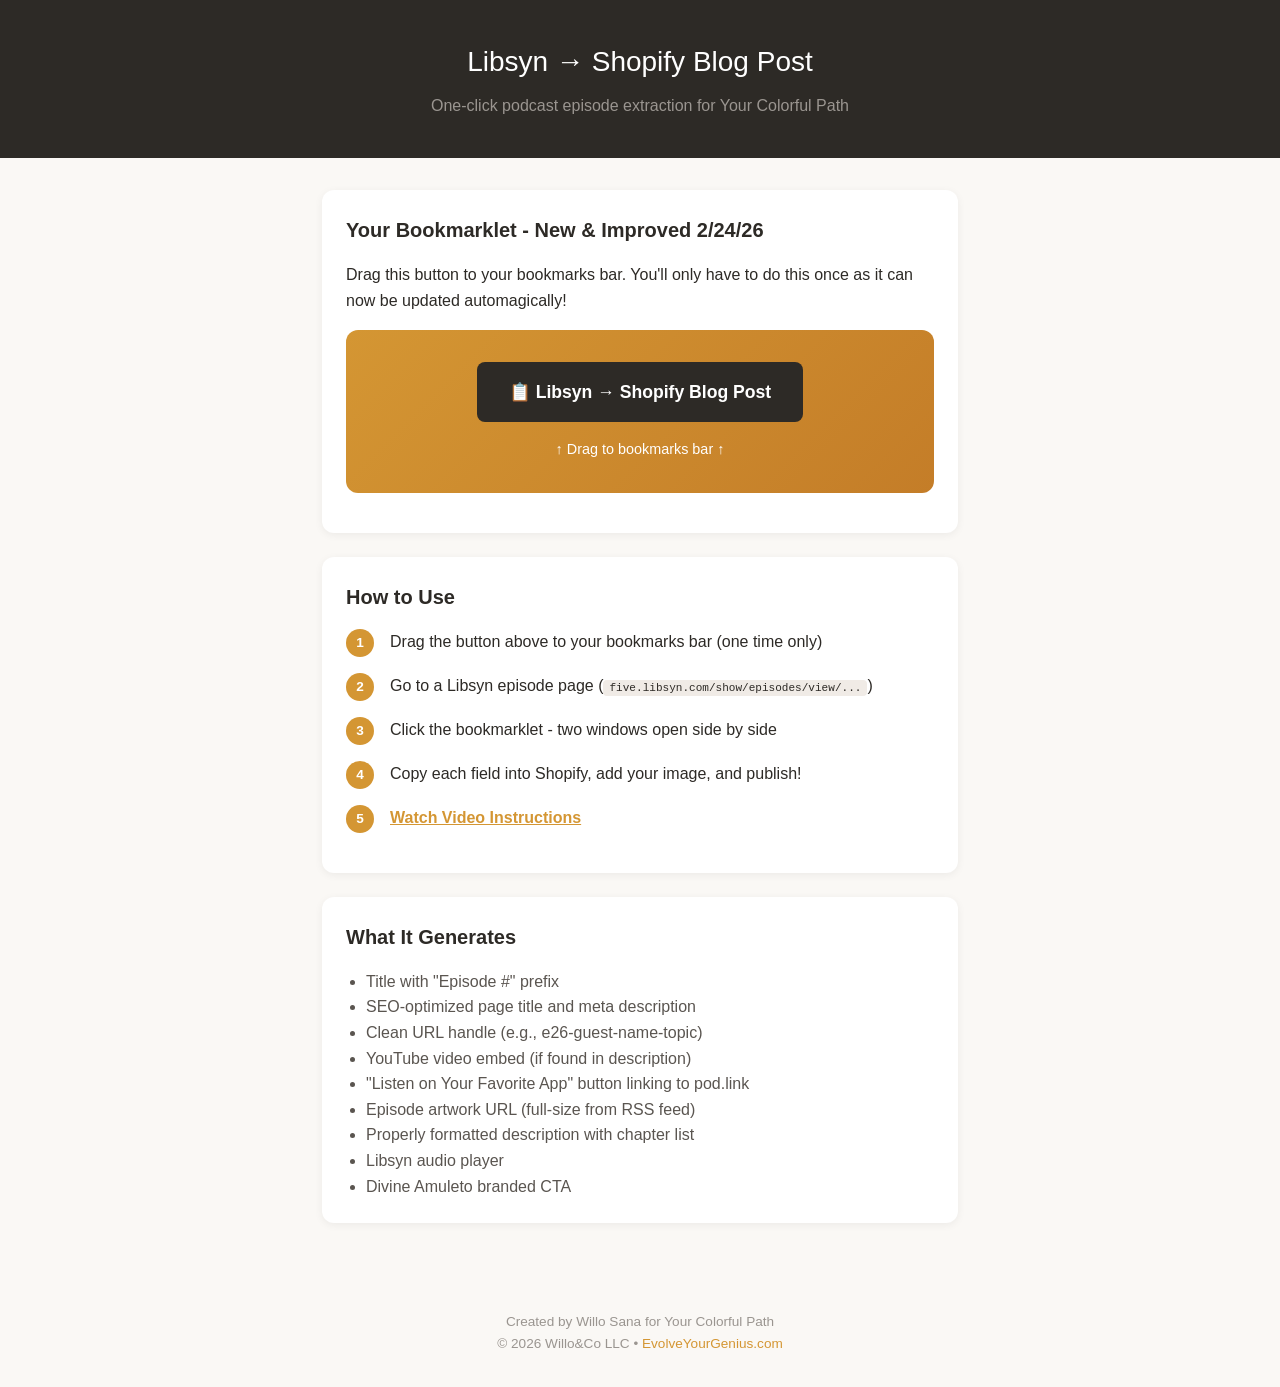
==== index.html @ 01aca6cb "Update branding, add footer with credits Co-Authored-By: Claude Opus 4.6 <noreply@anthropic.com>" ====
<!DOCTYPE html>
<html lang="en">
<head>
    <meta charset="UTF-8">
    <meta name="viewport" content="width=device-width, initial-scale=1.0">
    <title>Your Colorful Path - Libsyn to Shopify</title>
    <style>
        * { margin: 0; padding: 0; box-sizing: border-box; }
        body {
            font-family: -apple-system, BlinkMacSystemFont, 'Segoe UI', Roboto, sans-serif;
            background: #faf8f5;
            color: #2d2a26;
            line-height: 1.6;
        }
        .header {
            background: #2d2a26;
            color: white;
            padding: 2.5rem 2rem;
            text-align: center;
        }
        .header h1 { font-size: 1.75rem; font-weight: 400; margin-bottom: 0.5rem; }
        .header p { color: #9a9590; }
        .container { max-width: 700px; margin: 0 auto; padding: 2rem; }
        .card {
            background: white;
            border-radius: 12px;
            padding: 1.5rem;
            margin-bottom: 1.5rem;
            box-shadow: 0 2px 8px rgba(0,0,0,0.06);
        }
        .card h2 { font-size: 1.25rem; margin-bottom: 1rem; }
        .bookmarklet-box {
            background: linear-gradient(135deg, #d49633 0%, #c47d28 100%);
            padding: 2rem;
            border-radius: 12px;
            text-align: center;
            margin: 1rem 0;
        }
        .bookmarklet-link {
            display: inline-block;
            background: #2d2a26;
            color: white !important;
            padding: 1rem 2rem;
            border-radius: 8px;
            text-decoration: none;
            font-weight: 600;
            font-size: 1.1rem;
            cursor: grab;
        }
        .hint { color: white; margin-top: 1rem; font-size: 0.9rem; }
        .steps { margin-top: 1rem; }
        .step { display: flex; gap: 1rem; margin-bottom: 1rem; }
        .step-num {
            width: 28px; height: 28px;
            background: #d49633; color: white;
            border-radius: 50%;
            display: flex; align-items: center; justify-content: center;
            font-weight: 600; font-size: 0.85rem; flex-shrink: 0;
        }
        code { background: #f0ebe6; padding: 2px 6px; border-radius: 4px; font-size: 0.85em; }
    </style>
</head>
<body>
    <header class="header">
        <h1>Libsyn → Shopify Blog Post</h1>
        <p>One-click podcast episode extraction for Your Colorful Path</p>
    </header>
    
    <div class="container">
        <div class="card">
            <h2>Your Bookmarklet - New & Improved 2/24/26</h2>
            <p>Drag this button to your bookmarks bar. You'll only have to do this once as it can now be updated automagically!</p>
            <div class="bookmarklet-box">
                <a class="bookmarklet-link" href="javascript:(function(){var s=document.createElement('script');s.src='https://willolovesyou.github.io/colorful-bookmarklet/bookmarklet.js?v='+Date.now();document.body.appendChild(s);})()">📋 Libsyn → Shopify Blog Post</a>
                <p class="hint">↑ Drag to bookmarks bar ↑</p>
            </div>
        </div>
        
        <div class="card">
            <h2>How to Use</h2>
            <div class="steps">
                <div class="step"><div class="step-num">1</div><div>Drag the button above to your bookmarks bar (one time only)</div></div>
                <div class="step"><div class="step-num">2</div><div>Go to a Libsyn episode page (<code>five.libsyn.com/show/episodes/view/...</code>)</div></div>
                <div class="step"><div class="step-num">3</div><div>Click the bookmarklet - two windows open side by side</div></div>
                <div class="step"><div class="step-num">4</div><div>Copy each field into Shopify, add your image, and publish!</div></div>
                <div class="step"><div class="step-num">5</div><div><a href="https://www.dropbox.com/scl/fi/m0qx8xzeas89am5s5uw1q/How-to-use-Bookmarklet.mov?rlkey=r2ngdj40qjhf8ynnps28d4t6r&dl=0" target="_blank" rel="noopener" style="color:#d49633;font-weight:600;">Watch Video Instructions</a></div></div>
            </div>
        </div>
        
        <div class="card">
            <h2>What It Generates</h2>
            <ul style="margin-left: 1.25rem; color: #5a5550;">
                <li>Title with "Episode #" prefix</li>
                <li>SEO-optimized page title and meta description</li>
                <li>Clean URL handle (e.g., e26-guest-name-topic)</li>
                <li>YouTube video embed (if found in description)</li>
                <li>"Listen on Your Favorite App" button linking to pod.link</li>
                <li>Episode artwork URL (full-size from RSS feed)</li>
                <li>Properly formatted description with chapter list</li>
                <li>Libsyn audio player</li>
                <li>Divine Amuleto branded CTA</li>
            </ul>
        </div>
    </div>

    <footer style="text-align:center;padding:2rem;color:#9a9590;font-size:0.85rem;">
        <p>Created by Willo Sana for Your Colorful Path</p>
        <p>&copy; 2026 Willo&amp;Co LLC &bull; <a href="https://EvolveYourGenius.com" target="_blank" rel="noopener" style="color:#d49633;text-decoration:none;">EvolveYourGenius.com</a></p>
    </footer>
</body>
</html>
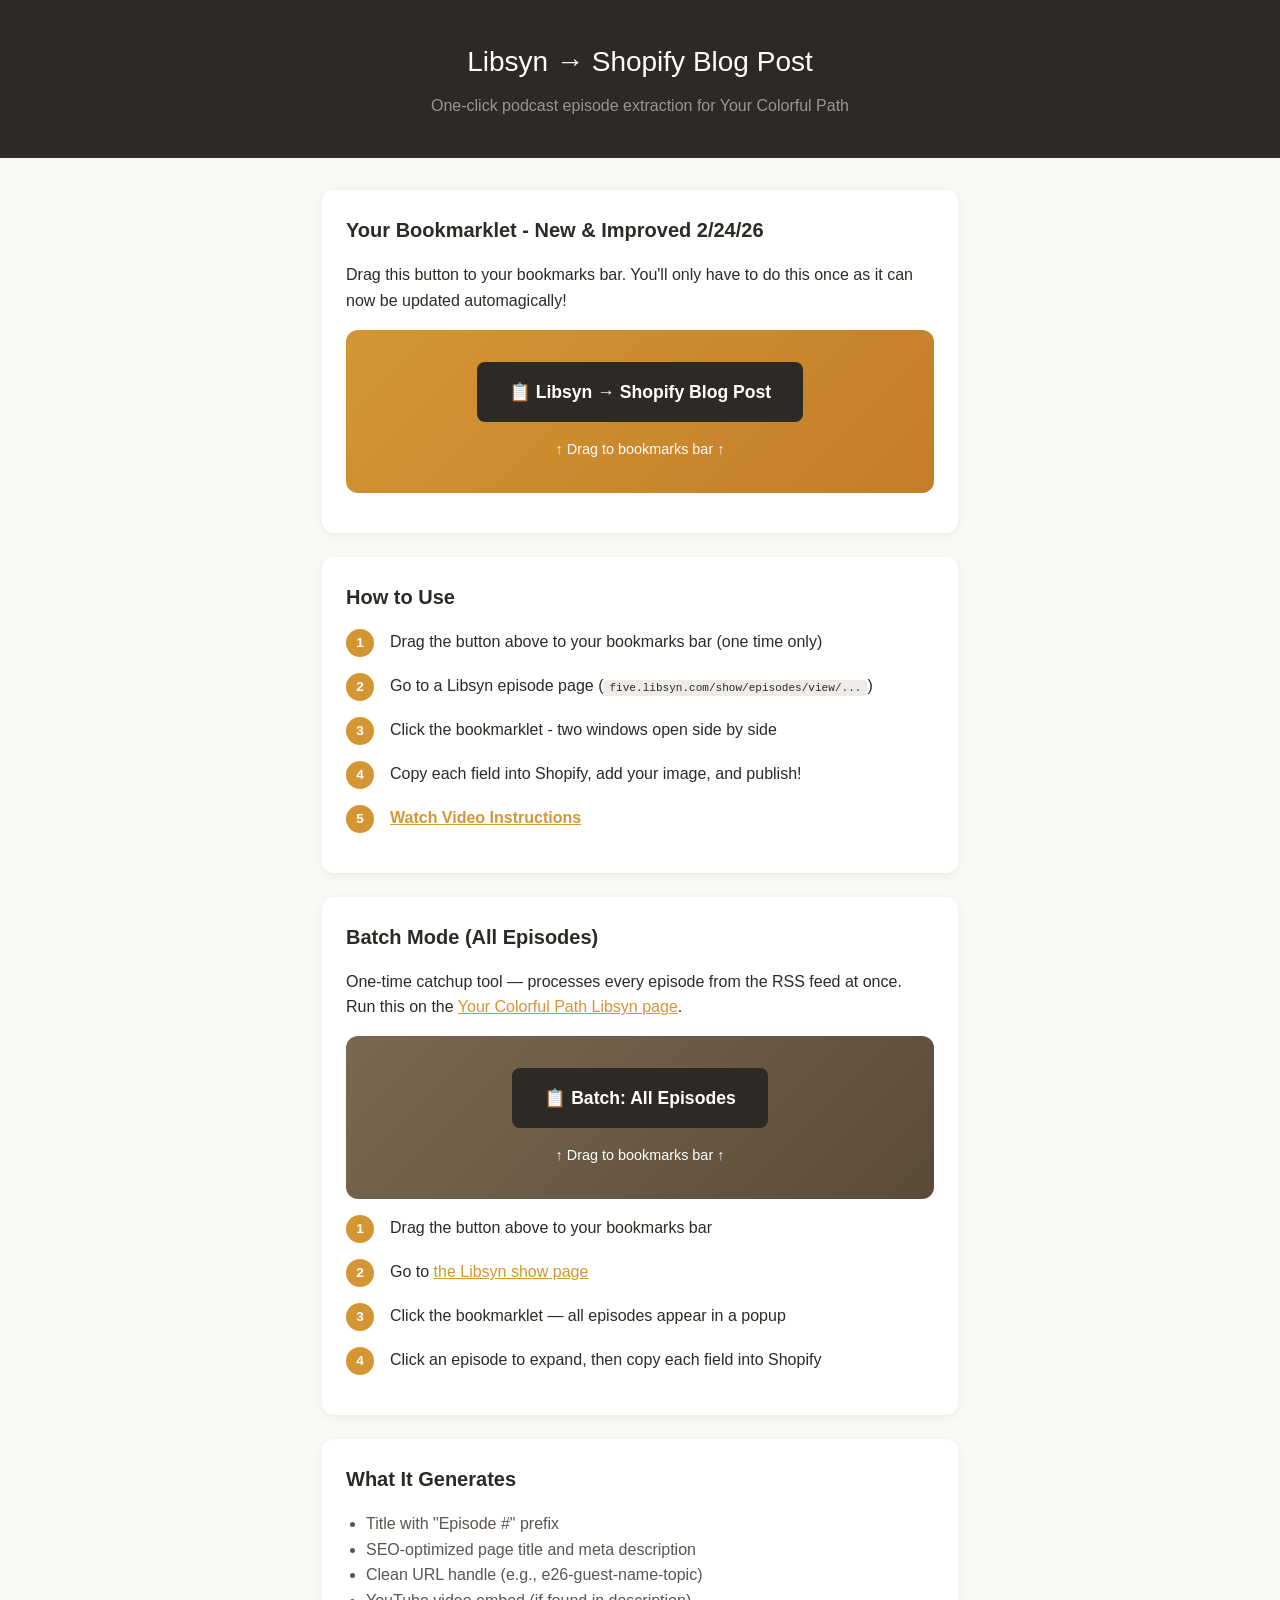
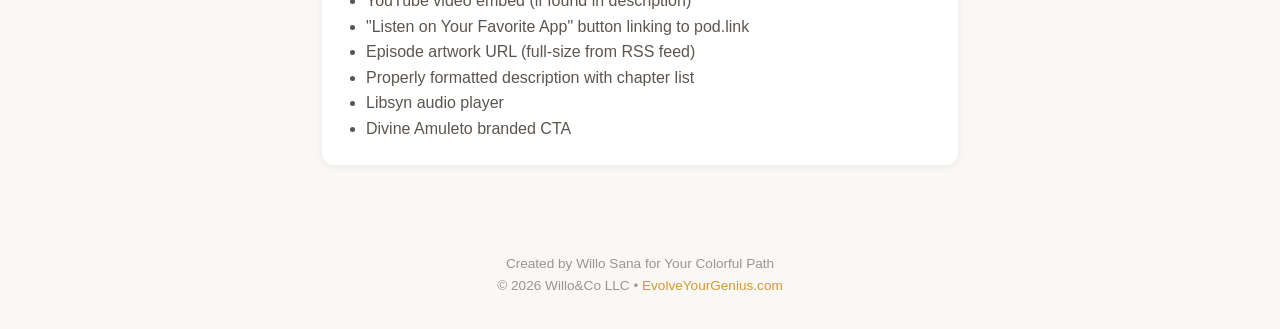
==== commit f9209260: "Add batch episode processor for catching up on past episodes Separate bookmarklet that runs on the p" ====
--- a/index.html
+++ b/index.html
@@ -71,7 +71,7 @@
             <h2>Your Bookmarklet - New & Improved 2/24/26</h2>
             <p>Drag this button to your bookmarks bar. You'll only have to do this once as it can now be updated automagically!</p>
             <div class="bookmarklet-box">
-                <a class="bookmarklet-link" href="javascript:(function(){var s=document.createElement('script');s.src='https://willolovesyou.github.io/colorful-bookmarklet/bookmarklet.js?v='+Date.now();document.body.appendChild(s);})()">📋 Libsyn → Shopify Blog Post</a>
+                <a class="bookmarklet-link" href="javascript:(function(){var s=document.createElement('script');s.src='https://willolovesyou.github.io/libsyn-to-shopify-blog-post/bookmarklet.js?v='+Date.now();document.body.appendChild(s);})()">📋 Libsyn → Shopify Blog Post</a>
                 <p class="hint">↑ Drag to bookmarks bar ↑</p>
             </div>
         </div>
@@ -87,6 +87,21 @@
             </div>
         </div>
         
+        <div class="card">
+            <h2>Batch Mode (All Episodes)</h2>
+            <p>One-time catchup tool — processes every episode from the RSS feed at once. Run this on the <a href="https://ad52c5cc-20e4-4770-8977-92695936dc6b.libsyn.com/" target="_blank" style="color:#d49633;">Your Colorful Path Libsyn page</a>.</p>
+            <div class="bookmarklet-box" style="background:linear-gradient(135deg, #7a6850 0%, #5a4a38 100%);">
+                <a class="bookmarklet-link" href="javascript:(function(){var s=document.createElement('script');s.src='https://willolovesyou.github.io/libsyn-to-shopify-blog-post/batch-bookmarklet.js?v='+Date.now();document.body.appendChild(s);})()">📋 Batch: All Episodes</a>
+                <p class="hint">↑ Drag to bookmarks bar ↑</p>
+            </div>
+            <div class="steps" style="margin-top:1rem;">
+                <div class="step"><div class="step-num">1</div><div>Drag the button above to your bookmarks bar</div></div>
+                <div class="step"><div class="step-num">2</div><div>Go to <a href="https://ad52c5cc-20e4-4770-8977-92695936dc6b.libsyn.com/" target="_blank" style="color:#d49633;">the Libsyn show page</a></div></div>
+                <div class="step"><div class="step-num">3</div><div>Click the bookmarklet — all episodes appear in a popup</div></div>
+                <div class="step"><div class="step-num">4</div><div>Click an episode to expand, then copy each field into Shopify</div></div>
+            </div>
+        </div>
+
         <div class="card">
             <h2>What It Generates</h2>
             <ul style="margin-left: 1.25rem; color: #5a5550;">
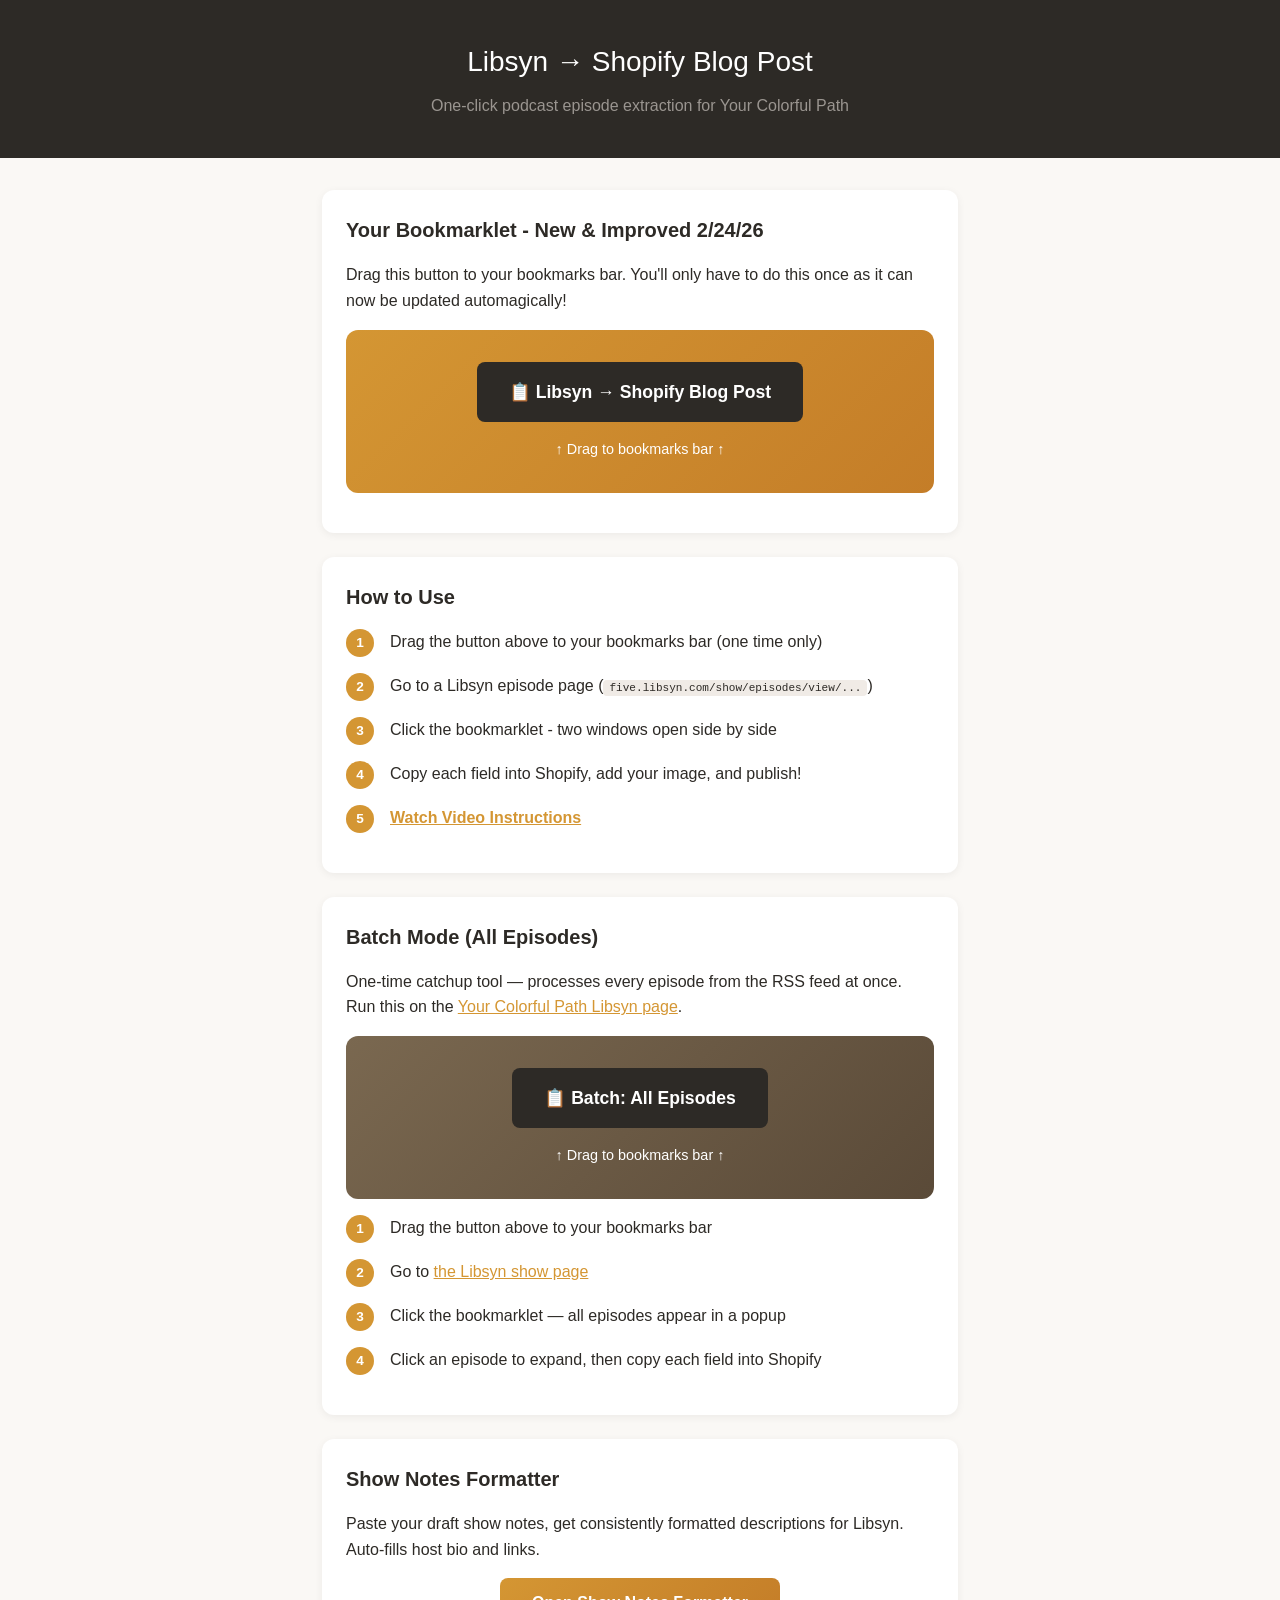
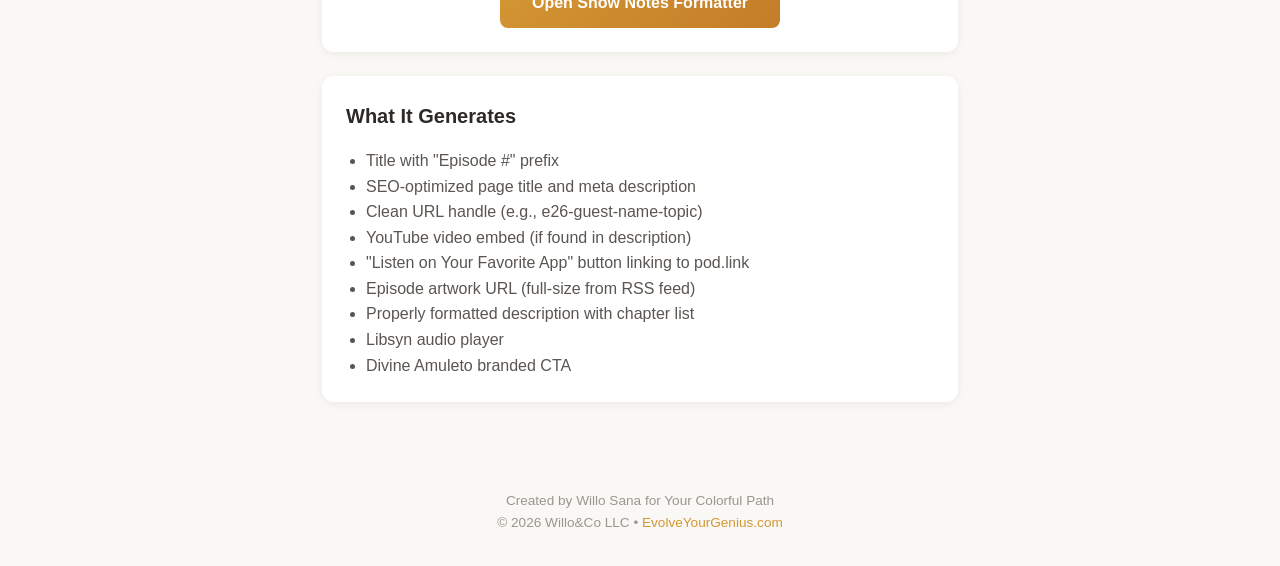
==== commit a5b305ed: "Add show notes formatter for consistent Libsyn descriptions Standalone HTML page where Charu can pas" ====
--- a/index.html
+++ b/index.html
@@ -103,6 +103,14 @@
         </div>
 
         <div class="card">
+            <h2>Show Notes Formatter</h2>
+            <p>Paste your draft show notes, get consistently formatted descriptions for Libsyn. Auto-fills host bio and links.</p>
+            <div style="margin-top:1rem;text-align:center;">
+                <a href="show-notes-formatter.html" style="display:inline-block;background:linear-gradient(135deg, #d49633 0%, #c47d28 100%);color:white;padding:0.75rem 2rem;border-radius:8px;text-decoration:none;font-weight:600;">Open Show Notes Formatter</a>
+            </div>
+        </div>
+
+        <div class="card">
             <h2>What It Generates</h2>
             <ul style="margin-left: 1.25rem; color: #5a5550;">
                 <li>Title with "Episode #" prefix</li>
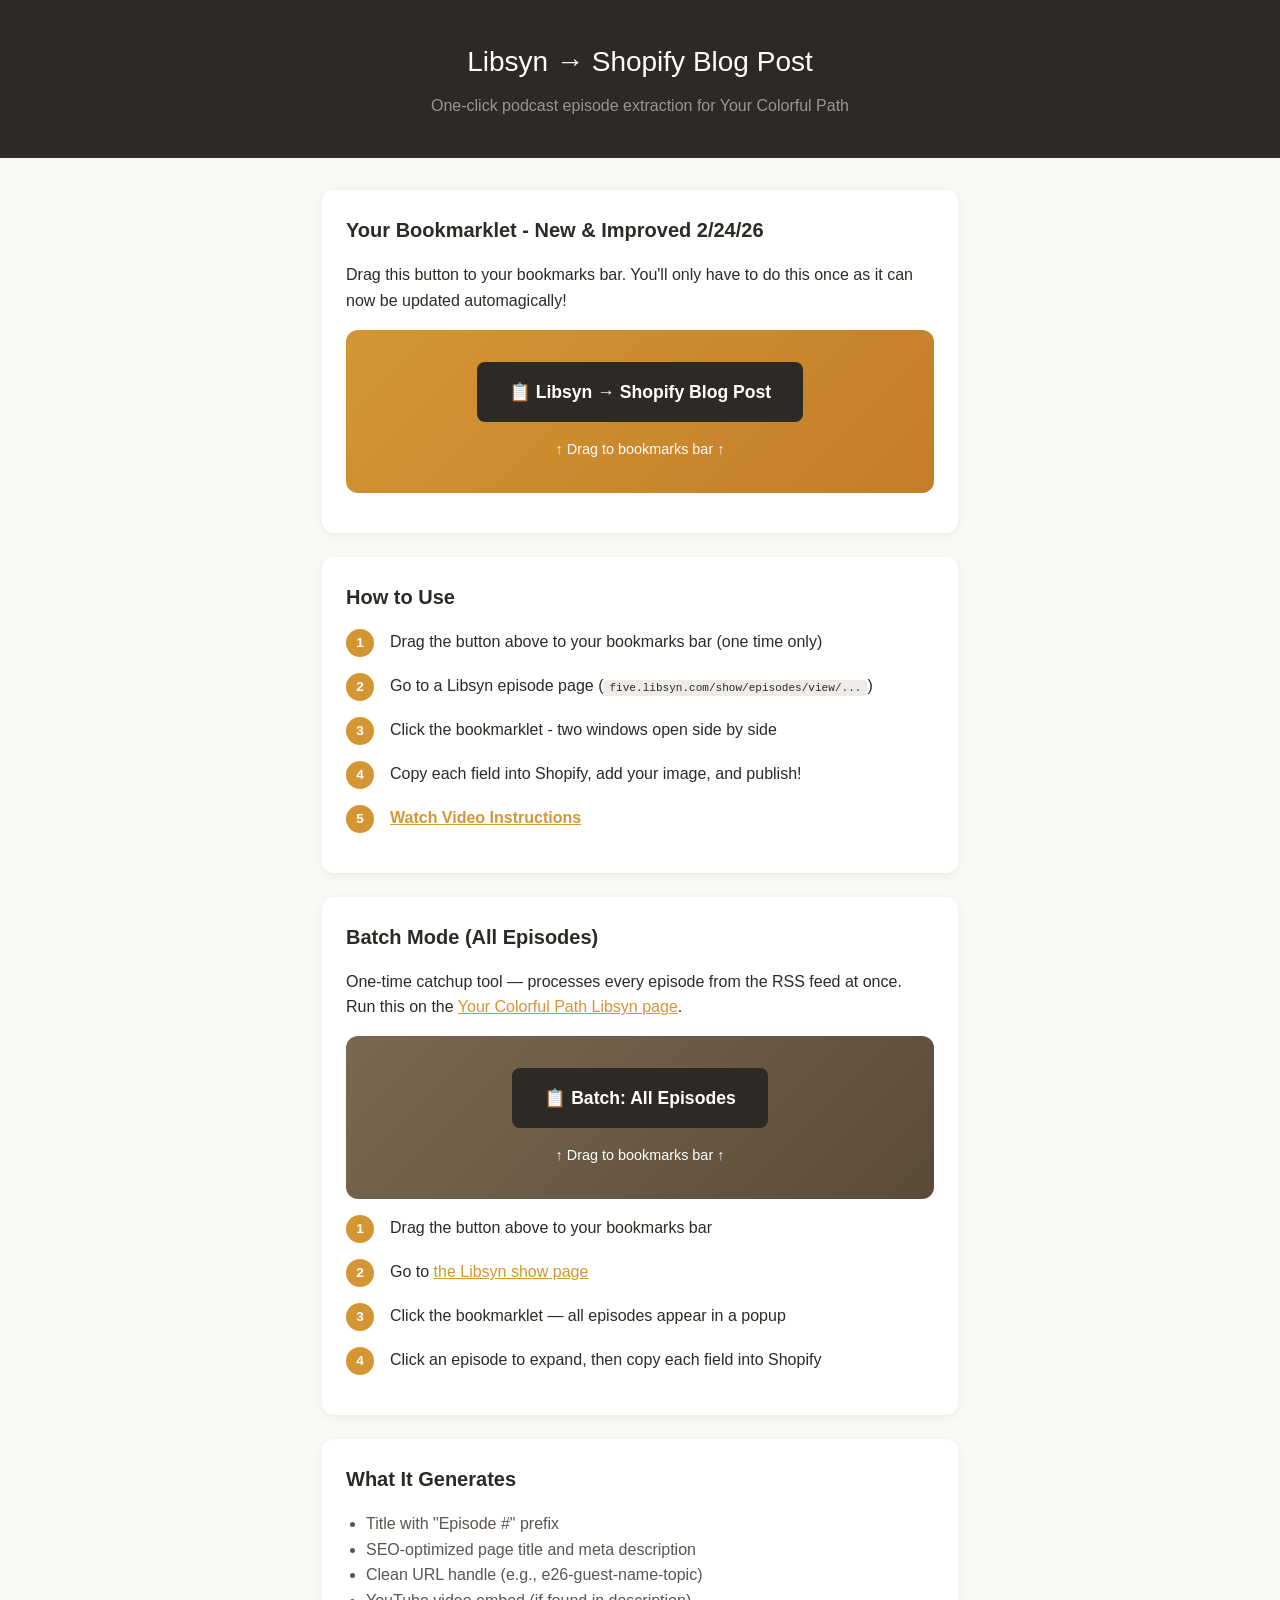
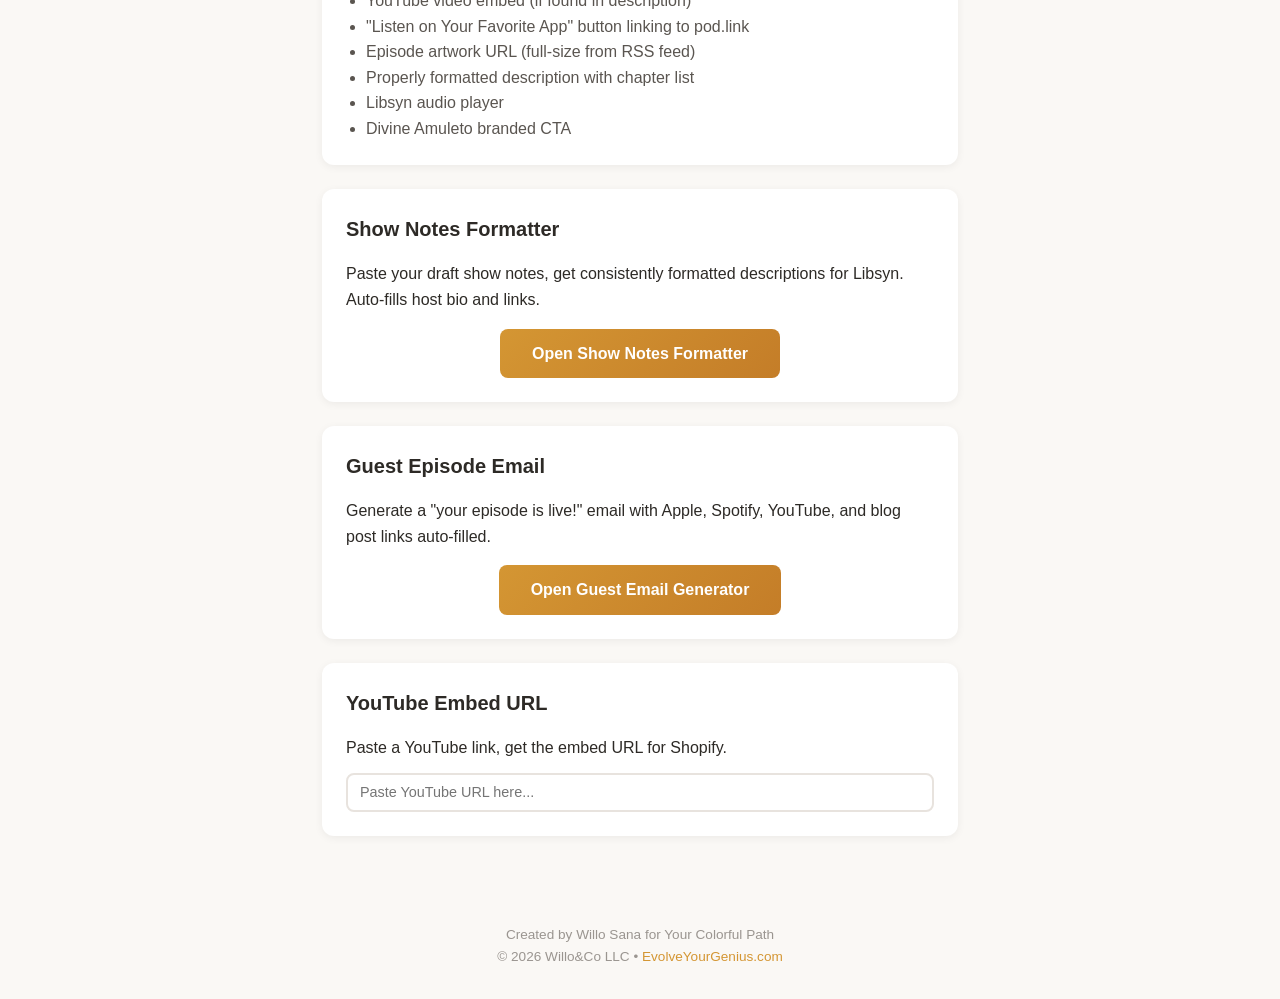
==== commit 036d25a7: "Add YouTube embed URL converter to landing page Paste any YouTube URL (watch, youtu.be, shorts) and " ====
--- a/index.html
+++ b/index.html
@@ -103,14 +103,6 @@
         </div>
 
         <div class="card">
-            <h2>Show Notes Formatter</h2>
-            <p>Paste your draft show notes, get consistently formatted descriptions for Libsyn. Auto-fills host bio and links.</p>
-            <div style="margin-top:1rem;text-align:center;">
-                <a href="show-notes-formatter.html" style="display:inline-block;background:linear-gradient(135deg, #d49633 0%, #c47d28 100%);color:white;padding:0.75rem 2rem;border-radius:8px;text-decoration:none;font-weight:600;">Open Show Notes Formatter</a>
-            </div>
-        </div>
-
-        <div class="card">
             <h2>What It Generates</h2>
             <ul style="margin-left: 1.25rem; color: #5a5550;">
                 <li>Title with "Episode #" prefix</li>
@@ -124,6 +116,59 @@
                 <li>Divine Amuleto branded CTA</li>
             </ul>
         </div>
+
+        <div class="card">
+            <h2>Show Notes Formatter</h2>
+            <p>Paste your draft show notes, get consistently formatted descriptions for Libsyn. Auto-fills host bio and links.</p>
+            <div style="margin-top:1rem;text-align:center;">
+                <a href="show-notes-formatter.html" style="display:inline-block;background:linear-gradient(135deg, #d49633 0%, #c47d28 100%);color:white;padding:0.75rem 2rem;border-radius:8px;text-decoration:none;font-weight:600;">Open Show Notes Formatter</a>
+            </div>
+        </div>
+
+        <div class="card">
+            <h2>Guest Episode Email</h2>
+            <p>Generate a "your episode is live!" email with Apple, Spotify, YouTube, and blog post links auto-filled.</p>
+            <div style="margin-top:1rem;text-align:center;">
+                <a href="guest-email.html" style="display:inline-block;background:linear-gradient(135deg, #d49633 0%, #c47d28 100%);color:white;padding:0.75rem 2rem;border-radius:8px;text-decoration:none;font-weight:600;">Open Guest Email Generator</a>
+            </div>
+        </div>
+
+        <div class="card">
+            <h2>YouTube Embed URL</h2>
+            <p>Paste a YouTube link, get the embed URL for Shopify.</p>
+            <div style="display:flex;gap:0.5rem;margin-top:0.75rem;">
+                <input type="text" id="ytInput" placeholder="Paste YouTube URL here..." style="flex:1;padding:0.6rem 0.75rem;border:2px solid #e8e3de;border-radius:8px;font-size:0.9rem;" oninput="convertYt()">
+            </div>
+            <div id="ytResult" style="display:none;margin-top:0.75rem;">
+                <div style="display:flex;gap:0.5rem;align-items:center;">
+                    <code id="ytEmbed" style="flex:1;display:block;padding:0.6rem 0.75rem;background:#f0ebe6;border-radius:8px;font-size:0.82rem;word-break:break-all;"></code>
+                    <button onclick="copyYtEmbed()" id="ytCopyBtn" style="padding:0.5rem 1rem;background:#2d2a26;color:white;border:none;border-radius:8px;font-size:0.8rem;font-weight:600;cursor:pointer;white-space:nowrap;">Copy</button>
+                </div>
+            </div>
+            <script>
+            function convertYt() {
+                var url = document.getElementById('ytInput').value.trim();
+                var id = '';
+                var m = url.match(/(?:youtube\.com\/watch\?v=|youtu\.be\/|youtube\.com\/embed\/|youtube\.com\/shorts\/)([a-zA-Z0-9_-]{11})/);
+                if (m) id = m[1];
+                if (id) {
+                    document.getElementById('ytEmbed').textContent = 'https://www.youtube.com/embed/' + id;
+                    document.getElementById('ytResult').style.display = '';
+                } else {
+                    document.getElementById('ytResult').style.display = 'none';
+                }
+            }
+            function copyYtEmbed() {
+                var text = document.getElementById('ytEmbed').textContent;
+                navigator.clipboard.writeText(text).then(function() {
+                    var btn = document.getElementById('ytCopyBtn');
+                    btn.textContent = 'Copied!';
+                    btn.style.background = '#2d8a2d';
+                    setTimeout(function() { btn.textContent = 'Copy'; btn.style.background = '#2d2a26'; }, 1500);
+                });
+            }
+            </script>
+        </div>
     </div>
 
     <footer style="text-align:center;padding:2rem;color:#9a9590;font-size:0.85rem;">
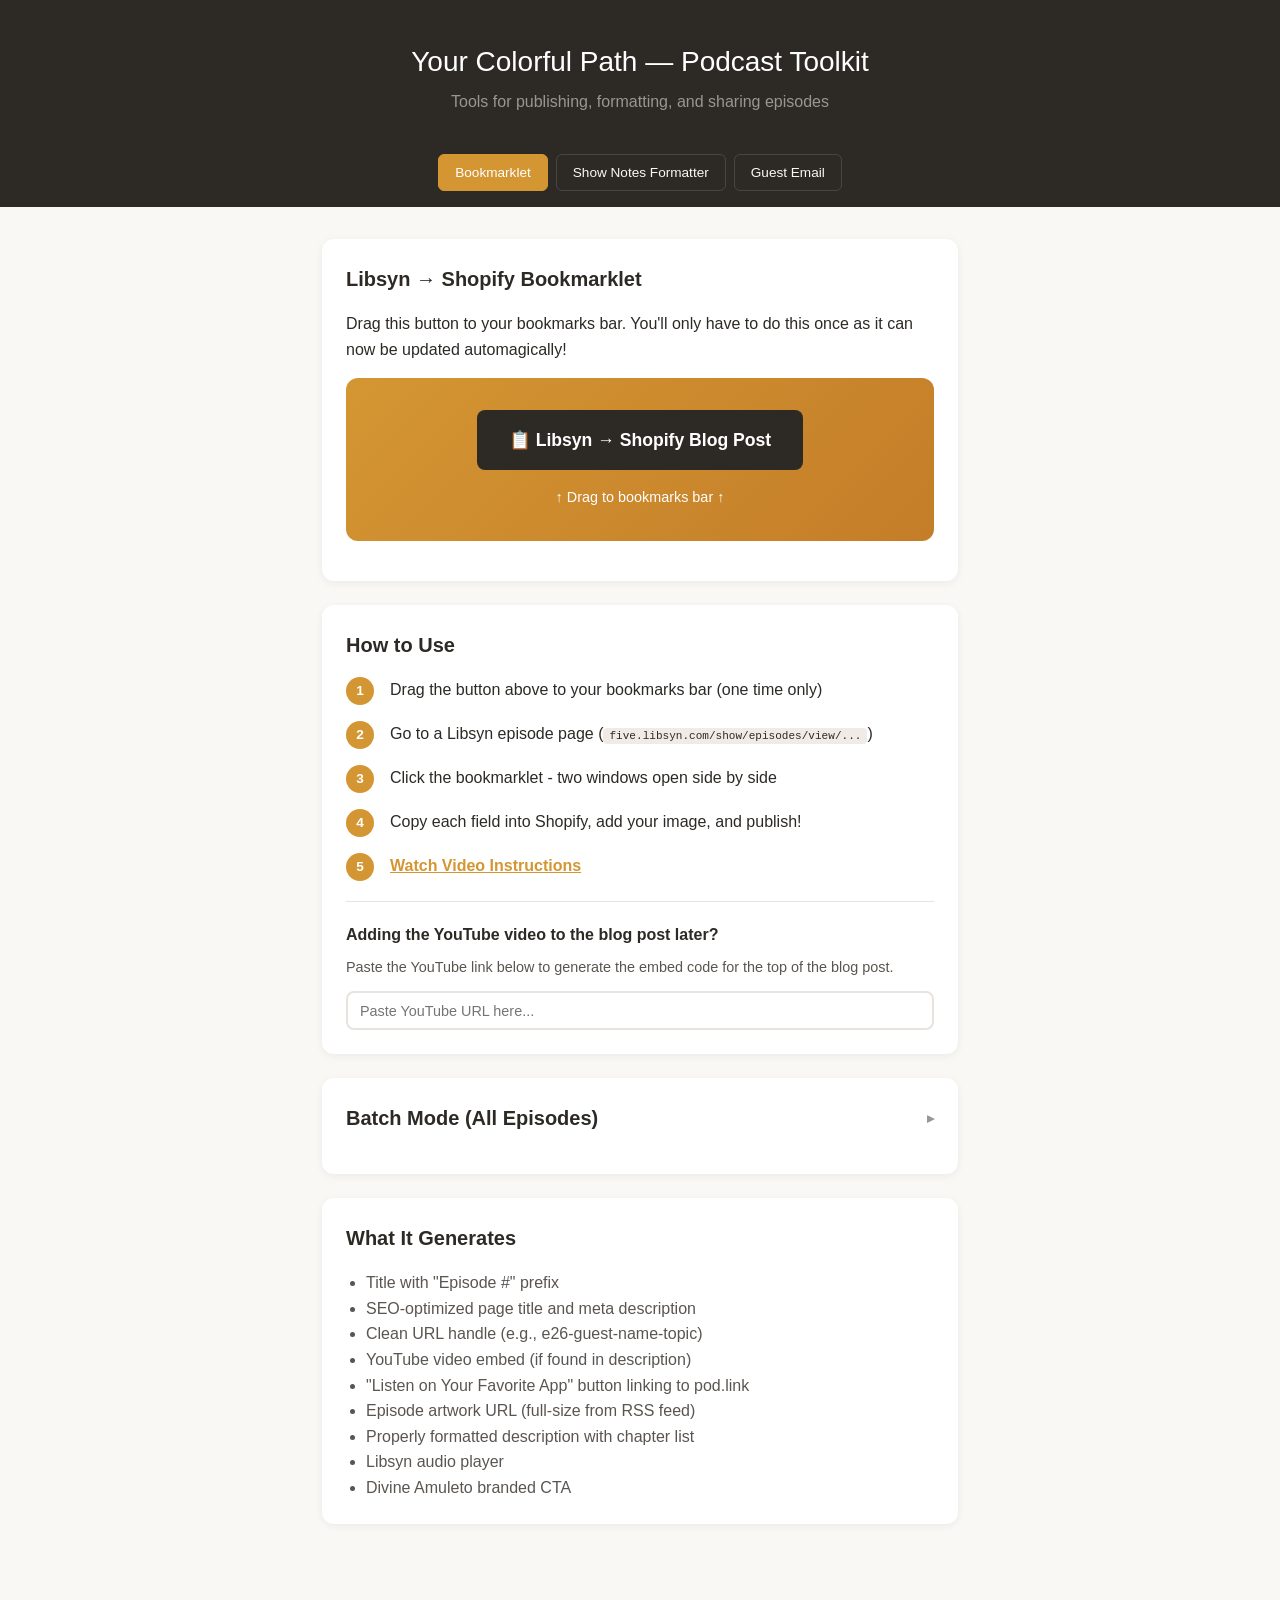
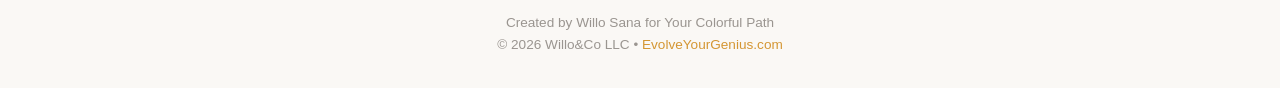
==== commit e6e40102: "Update repo references from libsyn-to-shopify-blog-post to charu Co-Authored-By: Claude Opus 4.6 <no" ====
--- a/index.html
+++ b/index.html
@@ -3,7 +3,7 @@
 <head>
     <meta charset="UTF-8">
     <meta name="viewport" content="width=device-width, initial-scale=1.0">
-    <title>Your Colorful Path - Libsyn to Shopify</title>
+    <title>Your Colorful Path — Podcast Toolkit</title>
     <style>
         * { margin: 0; padding: 0; box-sizing: border-box; }
         body {
@@ -15,11 +15,34 @@
         .header {
             background: #2d2a26;
             color: white;
-            padding: 2.5rem 2rem;
+            padding: 2.5rem 2rem 1.5rem;
             text-align: center;
         }
-        .header h1 { font-size: 1.75rem; font-weight: 400; margin-bottom: 0.5rem; }
+        .header h1 { font-size: 1.75rem; font-weight: 400; margin-bottom: 0.25rem; }
         .header p { color: #9a9590; }
+        .nav {
+            display: flex;
+            justify-content: center;
+            gap: 0.5rem;
+            padding: 1rem 2rem;
+            background: #2d2a26;
+            flex-wrap: wrap;
+        }
+        .nav a {
+            color: #faf8f5;
+            text-decoration: none;
+            font-size: 0.85rem;
+            font-weight: 500;
+            padding: 0.4rem 1rem;
+            border-radius: 6px;
+            border: 1px solid #4a4540;
+            transition: all 0.15s;
+        }
+        .nav a:hover, .nav a.active {
+            background: #d49633;
+            border-color: #d49633;
+            color: white;
+        }
         .container { max-width: 700px; margin: 0 auto; padding: 2rem; }
         .card {
             background: white;
@@ -62,16 +85,21 @@
 </head>
 <body>
     <header class="header">
-        <h1>Libsyn → Shopify Blog Post</h1>
-        <p>One-click podcast episode extraction for Your Colorful Path</p>
+        <h1>Your Colorful Path — Podcast Toolkit</h1>
+        <p>Tools for publishing, formatting, and sharing episodes</p>
     </header>
+    <nav class="nav">
+        <a href="#bookmarklet" class="active">Bookmarklet</a>
+        <a href="show-notes-formatter.html">Show Notes Formatter</a>
+        <a href="guest-email.html">Guest Email</a>
+    </nav>
     
     <div class="container">
-        <div class="card">
-            <h2>Your Bookmarklet - New & Improved 2/24/26</h2>
+        <div class="card" id="bookmarklet">
+            <h2>Libsyn → Shopify Bookmarklet</h2>
             <p>Drag this button to your bookmarks bar. You'll only have to do this once as it can now be updated automagically!</p>
             <div class="bookmarklet-box">
-                <a class="bookmarklet-link" href="javascript:(function(){var s=document.createElement('script');s.src='https://willolovesyou.github.io/libsyn-to-shopify-blog-post/bookmarklet.js?v='+Date.now();document.body.appendChild(s);})()">📋 Libsyn → Shopify Blog Post</a>
+                <a class="bookmarklet-link" href="javascript:(function(){var s=document.createElement('script');s.src='https://willolovesyou.github.io/charu/bookmarklet.js?v='+Date.now();document.body.appendChild(s);})()">📋 Libsyn → Shopify Blog Post</a>
                 <p class="hint">↑ Drag to bookmarks bar ↑</p>
             </div>
         </div>
@@ -85,20 +113,37 @@
                 <div class="step"><div class="step-num">4</div><div>Copy each field into Shopify, add your image, and publish!</div></div>
                 <div class="step"><div class="step-num">5</div><div><a href="https://www.dropbox.com/scl/fi/m0qx8xzeas89am5s5uw1q/How-to-use-Bookmarklet.mov?rlkey=r2ngdj40qjhf8ynnps28d4t6r&dl=0" target="_blank" rel="noopener" style="color:#d49633;font-weight:600;">Watch Video Instructions</a></div></div>
             </div>
+            <div style="margin-top:1.25rem;padding-top:1.25rem;border-top:1px solid #e8e3de;">
+                <h3 style="font-size:1rem;margin-bottom:0.5rem;">Adding the YouTube video to the blog post later?</h3>
+                <p style="font-size:0.9rem;color:#5a5550;">Paste the YouTube link below to generate the embed code for the top of the blog post.</p>
+                <div style="display:flex;gap:0.5rem;margin-top:0.75rem;">
+                    <input type="text" id="ytInput" placeholder="Paste YouTube URL here..." style="flex:1;padding:0.6rem 0.75rem;border:2px solid #e8e3de;border-radius:8px;font-size:0.9rem;" oninput="convertYt()">
+                </div>
+                <div id="ytResult" style="display:none;margin-top:0.75rem;">
+                    <div style="display:flex;gap:0.5rem;align-items:center;">
+                        <code id="ytEmbed" style="flex:1;display:block;padding:0.6rem 0.75rem;background:#f0ebe6;border-radius:8px;font-size:0.82rem;word-break:break-all;white-space:pre-wrap;"></code>
+                        <button onclick="copyYtEmbed()" id="ytCopyBtn" style="padding:0.5rem 1rem;background:#2d2a26;color:white;border:none;border-radius:8px;font-size:0.8rem;font-weight:600;cursor:pointer;white-space:nowrap;">Copy</button>
+                    </div>
+                </div>
+            </div>
         </div>
         
         <div class="card">
-            <h2>Batch Mode (All Episodes)</h2>
-            <p>One-time catchup tool — processes every episode from the RSS feed at once. Run this on the <a href="https://ad52c5cc-20e4-4770-8977-92695936dc6b.libsyn.com/" target="_blank" style="color:#d49633;">Your Colorful Path Libsyn page</a>.</p>
-            <div class="bookmarklet-box" style="background:linear-gradient(135deg, #7a6850 0%, #5a4a38 100%);">
-                <a class="bookmarklet-link" href="javascript:(function(){var s=document.createElement('script');s.src='https://willolovesyou.github.io/libsyn-to-shopify-blog-post/batch-bookmarklet.js?v='+Date.now();document.body.appendChild(s);})()">📋 Batch: All Episodes</a>
-                <p class="hint">↑ Drag to bookmarks bar ↑</p>
-            </div>
-            <div class="steps" style="margin-top:1rem;">
-                <div class="step"><div class="step-num">1</div><div>Drag the button above to your bookmarks bar</div></div>
-                <div class="step"><div class="step-num">2</div><div>Go to <a href="https://ad52c5cc-20e4-4770-8977-92695936dc6b.libsyn.com/" target="_blank" style="color:#d49633;">the Libsyn show page</a></div></div>
-                <div class="step"><div class="step-num">3</div><div>Click the bookmarklet — all episodes appear in a popup</div></div>
-                <div class="step"><div class="step-num">4</div><div>Click an episode to expand, then copy each field into Shopify</div></div>
+            <h2 style="cursor:pointer;display:flex;align-items:center;justify-content:space-between;" onclick="var c=document.getElementById('batchContent');var a=document.getElementById('batchArrow');if(c.style.display==='none'){c.style.display='';a.textContent='▾';}else{c.style.display='none';a.textContent='▸';}">
+                Batch Mode (All Episodes) <span id="batchArrow" style="font-size:0.9rem;color:#9a9590;">▸</span>
+            </h2>
+            <div id="batchContent" style="display:none;">
+                <p>One-time catchup tool — processes every episode from the RSS feed at once. Run this on the <a href="https://ad52c5cc-20e4-4770-8977-92695936dc6b.libsyn.com/" target="_blank" style="color:#d49633;">Your Colorful Path Libsyn page</a>.</p>
+                <div class="bookmarklet-box" style="background:linear-gradient(135deg, #7a6850 0%, #5a4a38 100%);">
+                    <a class="bookmarklet-link" href="javascript:(function(){var s=document.createElement('script');s.src='https://willolovesyou.github.io/charu/batch-bookmarklet.js?v='+Date.now();document.body.appendChild(s);})()">📋 Batch: All Episodes</a>
+                    <p class="hint">↑ Drag to bookmarks bar ↑</p>
+                </div>
+                <div class="steps" style="margin-top:1rem;">
+                    <div class="step"><div class="step-num">1</div><div>Drag the button above to your bookmarks bar</div></div>
+                    <div class="step"><div class="step-num">2</div><div>Go to <a href="https://ad52c5cc-20e4-4770-8977-92695936dc6b.libsyn.com/" target="_blank" style="color:#d49633;">the Libsyn show page</a></div></div>
+                    <div class="step"><div class="step-num">3</div><div>Click the bookmarklet — all episodes appear in a popup</div></div>
+                    <div class="step"><div class="step-num">4</div><div>Click an episode to expand, then copy each field into Shopify</div></div>
+                </div>
             </div>
         </div>
 
@@ -117,58 +162,30 @@
             </ul>
         </div>
 
-        <div class="card">
-            <h2>Show Notes Formatter</h2>
-            <p>Paste your draft show notes, get consistently formatted descriptions for Libsyn. Auto-fills host bio and links.</p>
-            <div style="margin-top:1rem;text-align:center;">
-                <a href="show-notes-formatter.html" style="display:inline-block;background:linear-gradient(135deg, #d49633 0%, #c47d28 100%);color:white;padding:0.75rem 2rem;border-radius:8px;text-decoration:none;font-weight:600;">Open Show Notes Formatter</a>
-            </div>
-        </div>
 
-        <div class="card">
-            <h2>Guest Episode Email</h2>
-            <p>Generate a "your episode is live!" email with Apple, Spotify, YouTube, and blog post links auto-filled.</p>
-            <div style="margin-top:1rem;text-align:center;">
-                <a href="guest-email.html" style="display:inline-block;background:linear-gradient(135deg, #d49633 0%, #c47d28 100%);color:white;padding:0.75rem 2rem;border-radius:8px;text-decoration:none;font-weight:600;">Open Guest Email Generator</a>
-            </div>
-        </div>
-
-        <div class="card">
-            <h2>YouTube Embed URL</h2>
-            <p>Paste a YouTube link, get the embed URL for Shopify.</p>
-            <div style="display:flex;gap:0.5rem;margin-top:0.75rem;">
-                <input type="text" id="ytInput" placeholder="Paste YouTube URL here..." style="flex:1;padding:0.6rem 0.75rem;border:2px solid #e8e3de;border-radius:8px;font-size:0.9rem;" oninput="convertYt()">
-            </div>
-            <div id="ytResult" style="display:none;margin-top:0.75rem;">
-                <div style="display:flex;gap:0.5rem;align-items:center;">
-                    <code id="ytEmbed" style="flex:1;display:block;padding:0.6rem 0.75rem;background:#f0ebe6;border-radius:8px;font-size:0.82rem;word-break:break-all;"></code>
-                    <button onclick="copyYtEmbed()" id="ytCopyBtn" style="padding:0.5rem 1rem;background:#2d2a26;color:white;border:none;border-radius:8px;font-size:0.8rem;font-weight:600;cursor:pointer;white-space:nowrap;">Copy</button>
-                </div>
-            </div>
-            <script>
-            function convertYt() {
-                var url = document.getElementById('ytInput').value.trim();
-                var id = '';
-                var m = url.match(/(?:youtube\.com\/watch\?v=|youtu\.be\/|youtube\.com\/embed\/|youtube\.com\/shorts\/)([a-zA-Z0-9_-]{11})/);
-                if (m) id = m[1];
-                if (id) {
-                    document.getElementById('ytEmbed').textContent = 'https://www.youtube.com/embed/' + id;
-                    document.getElementById('ytResult').style.display = '';
-                } else {
-                    document.getElementById('ytResult').style.display = 'none';
-                }
+        <script>
+        function convertYt() {
+            var url = document.getElementById('ytInput').value.trim();
+            var id = '';
+            var m = url.match(/(?:youtube\.com\/watch\?v=|youtu\.be\/|youtube\.com\/embed\/|youtube\.com\/shorts\/)([a-zA-Z0-9_-]{11})/);
+            if (m) id = m[1];
+            if (id) {
+                document.getElementById('ytEmbed').textContent = '<!-- YouTube Video -->\n<div class="ycp-video-wrap"><iframe src="https://www.youtube.com/embed/' + id + '" frameborder="0" allowfullscreen></iframe></div>';
+                document.getElementById('ytResult').style.display = '';
+            } else {
+                document.getElementById('ytResult').style.display = 'none';
             }
-            function copyYtEmbed() {
-                var text = document.getElementById('ytEmbed').textContent;
-                navigator.clipboard.writeText(text).then(function() {
-                    var btn = document.getElementById('ytCopyBtn');
-                    btn.textContent = 'Copied!';
-                    btn.style.background = '#2d8a2d';
-                    setTimeout(function() { btn.textContent = 'Copy'; btn.style.background = '#2d2a26'; }, 1500);
-                });
-            }
-            </script>
-        </div>
+        }
+        function copyYtEmbed() {
+            var text = document.getElementById('ytEmbed').textContent;
+            navigator.clipboard.writeText(text).then(function() {
+                var btn = document.getElementById('ytCopyBtn');
+                btn.textContent = 'Copied!';
+                btn.style.background = '#2d8a2d';
+                setTimeout(function() { btn.textContent = 'Copy'; btn.style.background = '#2d2a26'; }, 1500);
+            });
+        }
+        </script>
     </div>
 
     <footer style="text-align:center;padding:2rem;color:#9a9590;font-size:0.85rem;">
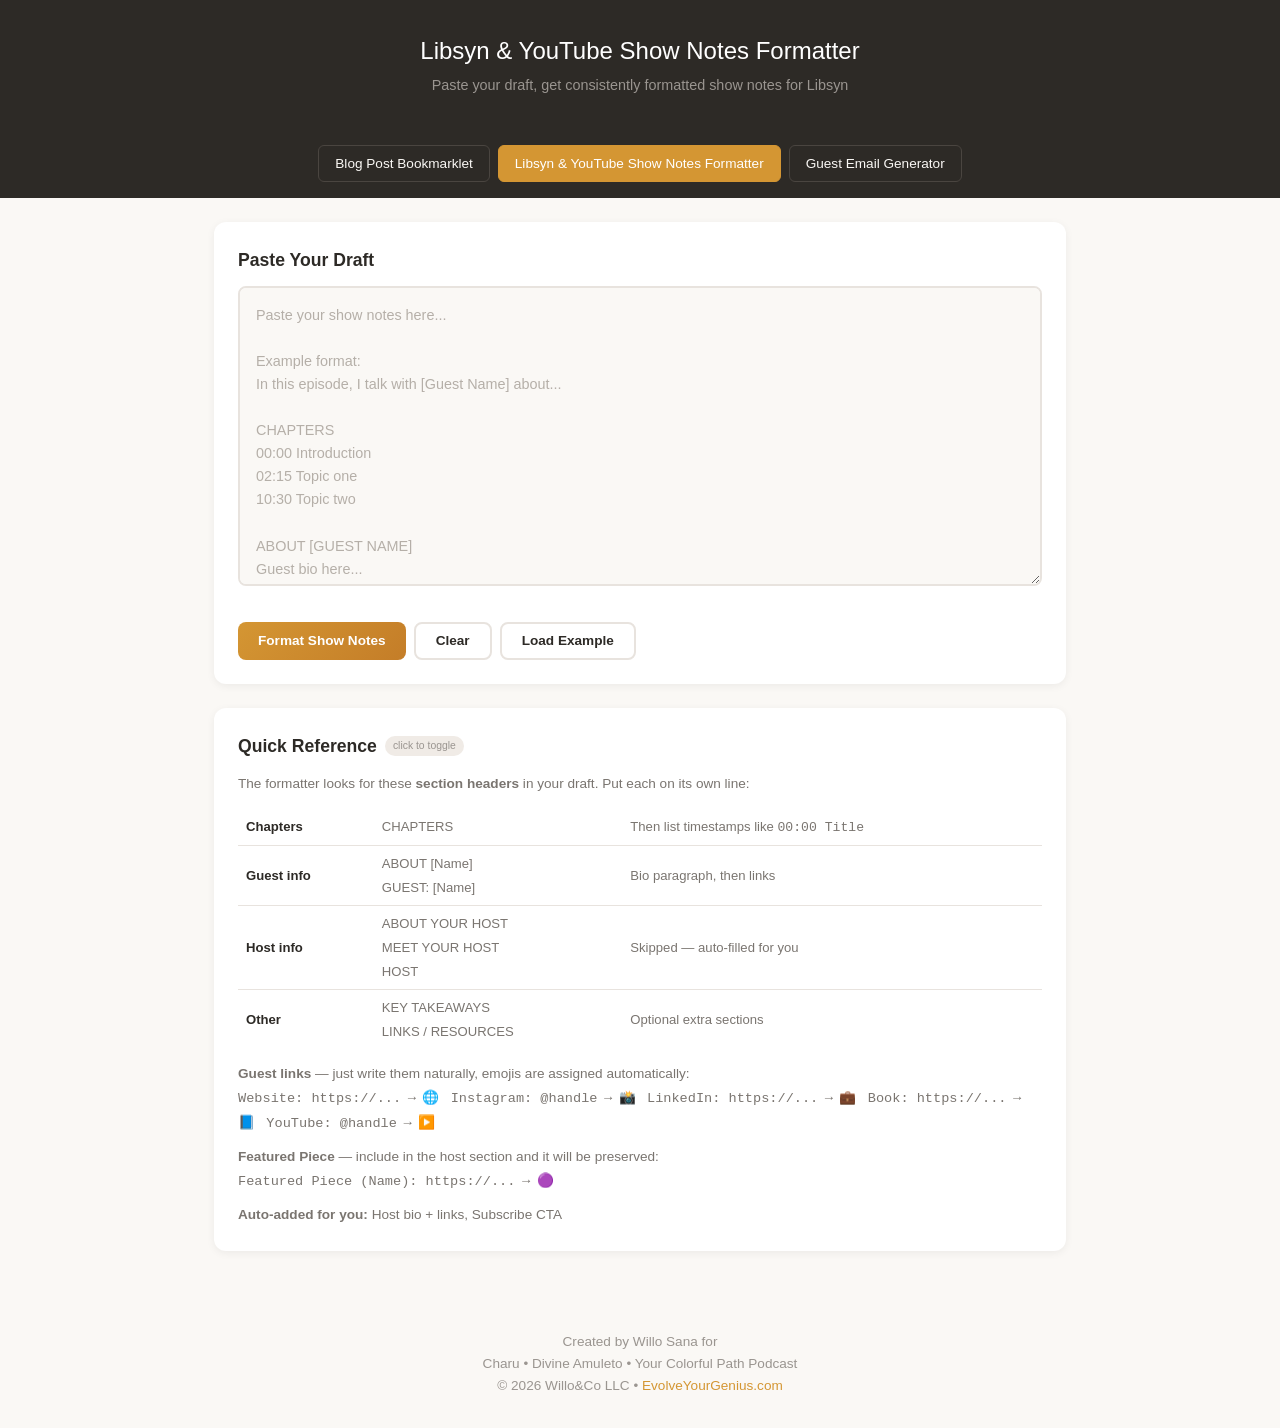
==== commit 7b76824c: "Add retro mic favicon, make show notes the default page, update footers and titles - Created SVG fav" ====
--- a/index.html
+++ b/index.html
@@ -3,7 +3,8 @@
 <head>
     <meta charset="UTF-8">
     <meta name="viewport" content="width=device-width, initial-scale=1.0">
-    <title>Your Colorful Path — Podcast Toolkit</title>
+    <link rel="icon" type="image/svg+xml" href="favicon.svg">
+    <title>Show Notes Formatter — Your Colorful Path</title>
     <style>
         * { margin: 0; padding: 0; box-sizing: border-box; }
         body {
@@ -15,11 +16,11 @@
         .header {
             background: #2d2a26;
             color: white;
-            padding: 2.5rem 2rem 1.5rem;
+            padding: 2rem;
             text-align: center;
         }
-        .header h1 { font-size: 1.75rem; font-weight: 400; margin-bottom: 0.25rem; }
-        .header p { color: #9a9590; }
+        .header h1 { font-size: 1.5rem; font-weight: 400; }
+        .header p { color: #9a9590; font-size: 0.9rem; margin-top: 0.25rem; }
         .nav {
             display: flex;
             justify-content: center;
@@ -43,154 +44,948 @@
             border-color: #d49633;
             color: white;
         }
-        .container { max-width: 700px; margin: 0 auto; padding: 2rem; }
-        .card {
+        .container {
+            max-width: 900px;
+            margin: 0 auto;
+            padding: 1.5rem;
+        }
+        .panel {
             background: white;
             border-radius: 12px;
             padding: 1.5rem;
             margin-bottom: 1.5rem;
             box-shadow: 0 2px 8px rgba(0,0,0,0.06);
         }
-        .card h2 { font-size: 1.25rem; margin-bottom: 1rem; }
-        .bookmarklet-box {
+        .panel h2 {
+            font-size: 1.1rem;
+            margin-bottom: 0.75rem;
+            display: flex;
+            align-items: center;
+            gap: 0.5rem;
+        }
+        .panel h2 .badge {
+            font-size: 0.65rem;
+            background: #f0ebe6;
+            color: #9a9590;
+            padding: 2px 8px;
+            border-radius: 10px;
+            font-weight: 400;
+        }
+        textarea {
+            width: 100%;
+            min-height: 300px;
+            padding: 1rem;
+            border: 2px solid #e8e3de;
+            border-radius: 8px;
+            font-family: inherit;
+            font-size: 0.9rem;
+            line-height: 1.6;
+            resize: vertical;
+            color: #2d2a26;
+            background: #faf8f5;
+        }
+        textarea:focus {
+            outline: none;
+            border-color: #d49633;
+        }
+        textarea::placeholder {
+            color: #b5afa8;
+        }
+        .btn-row {
+            display: flex;
+            gap: 0.5rem;
+            margin-top: 1rem;
+            flex-wrap: wrap;
+        }
+        .btn {
+            padding: 0.6rem 1.25rem;
+            border: none;
+            border-radius: 8px;
+            font-size: 0.85rem;
+            font-weight: 600;
+            cursor: pointer;
+            transition: all 0.15s;
+        }
+        .btn-primary {
             background: linear-gradient(135deg, #d49633 0%, #c47d28 100%);
-            padding: 2rem;
-            border-radius: 12px;
+            color: white;
+        }
+        .btn-primary:hover { background: linear-gradient(135deg, #c47d28 0%, #b06d1e 100%); }
+        .btn-secondary {
+            background: #2d2a26;
+            color: white;
+        }
+        .btn-secondary:hover { background: #3d3a36; }
+        .btn-outline {
+            background: white;
+            color: #2d2a26;
+            border: 2px solid #e8e3de;
+        }
+        .btn-outline:hover { border-color: #d49633; color: #d49633; }
+        .btn.ok {
+            background: #2d8a2d !important;
+            border-color: #2d8a2d !important;
+            color: white !important;
+        }
+        .preview-area {
+            border: 2px solid #e8e3de;
+            border-radius: 8px;
+            padding: 1.25rem;
+            min-height: 200px;
+            background: white;
+            font-size: 0.9rem;
+            line-height: 1.7;
+        }
+        .preview-area .section-header {
+            font-weight: 700;
+            text-transform: uppercase;
+            margin-top: 1.5em;
+            margin-bottom: 0.5em;
+            letter-spacing: 0.02em;
+        }
+        .preview-area .section-header:first-child {
+            margin-top: 0;
+        }
+        .preview-area p {
+            margin-bottom: 0.75em;
+        }
+        .preview-area a {
+            color: #d49633;
+        }
+        .empty-state {
+            color: #b5afa8;
             text-align: center;
-            margin: 1rem 0;
-        }
-        .bookmarklet-link {
+            padding: 3rem 1rem;
+            font-size: 0.95rem;
+        }
+        .toggle-row {
+            display: flex;
+            gap: 0.5rem;
+            margin-bottom: 1rem;
+        }
+        .toggle-btn {
+            padding: 0.4rem 1rem;
+            border: 2px solid #e8e3de;
+            border-radius: 6px;
+            background: white;
+            font-size: 0.8rem;
+            cursor: pointer;
+            color: #7a7570;
+            font-weight: 500;
+        }
+        .toggle-btn.active {
+            background: #2d2a26;
+            color: white;
+            border-color: #2d2a26;
+        }
+        .html-view {
+            background: #1e1e1e;
+            color: #d4d4d4;
+            font-family: 'SF Mono', 'Fira Code', 'Consolas', monospace;
+            font-size: 0.75rem;
+            line-height: 1.5;
+            padding: 1rem;
+            border-radius: 8px;
+            white-space: pre-wrap;
+            word-break: break-word;
+            max-height: 500px;
+            overflow-y: auto;
+        }
+        .section-detected {
             display: inline-block;
-            background: #2d2a26;
-            color: white !important;
-            padding: 1rem 2rem;
-            border-radius: 8px;
-            text-decoration: none;
-            font-weight: 600;
-            font-size: 1.1rem;
-            cursor: grab;
-        }
-        .hint { color: white; margin-top: 1rem; font-size: 0.9rem; }
-        .steps { margin-top: 1rem; }
-        .step { display: flex; gap: 1rem; margin-bottom: 1rem; }
-        .step-num {
-            width: 28px; height: 28px;
-            background: #d49633; color: white;
-            border-radius: 50%;
-            display: flex; align-items: center; justify-content: center;
-            font-weight: 600; font-size: 0.85rem; flex-shrink: 0;
-        }
-        code { background: #f0ebe6; padding: 2px 6px; border-radius: 4px; font-size: 0.85em; }
+            font-size: 0.65rem;
+            background: #e8f5e9;
+            color: #2e7d32;
+            padding: 1px 6px;
+            border-radius: 4px;
+            margin: 0.15rem;
+        }
+        .section-missing {
+            display: inline-block;
+            font-size: 0.65rem;
+            background: #fff3e0;
+            color: #e65100;
+            padding: 1px 6px;
+            border-radius: 4px;
+            margin: 0.15rem;
+        }
+        .detected-bar {
+            display: flex;
+            flex-wrap: wrap;
+            gap: 0.25rem;
+            margin-top: 0.75rem;
+        }
+        .tip {
+            font-size: 0.8rem;
+            color: #9a9590;
+            margin-top: 0.5rem;
+        }
     </style>
 </head>
 <body>
     <header class="header">
-        <h1>Your Colorful Path — Podcast Toolkit</h1>
-        <p>Tools for publishing, formatting, and sharing episodes</p>
+        <h1>Libsyn &amp; YouTube Show Notes Formatter</h1>
+        <p>Paste your draft, get consistently formatted show notes for Libsyn</p>
     </header>
     <nav class="nav">
-        <a href="#bookmarklet" class="active">Bookmarklet</a>
-        <a href="show-notes-formatter.html">Show Notes Formatter</a>
-        <a href="guest-email.html">Guest Email</a>
+        <a href="bookmarklet.html">Blog Post Bookmarklet</a>
+        <a href="index.html" class="active">Libsyn &amp; YouTube Show Notes Formatter</a>
+        <a href="guest-email.html">Guest Email Generator</a>
     </nav>
-    
+
     <div class="container">
-        <div class="card" id="bookmarklet">
-            <h2>Libsyn → Shopify Bookmarklet</h2>
-            <p>Drag this button to your bookmarks bar. You'll only have to do this once as it can now be updated automagically!</p>
-            <div class="bookmarklet-box">
-                <a class="bookmarklet-link" href="javascript:(function(){var s=document.createElement('script');s.src='https://willolovesyou.github.io/charu/bookmarklet.js?v='+Date.now();document.body.appendChild(s);})()">📋 Libsyn → Shopify Blog Post</a>
-                <p class="hint">↑ Drag to bookmarks bar ↑</p>
+        <div class="panel">
+            <h2>Paste Your Draft</h2>
+            <textarea id="input" placeholder="Paste your show notes here...
+
+Example format:
+In this episode, I talk with [Guest Name] about...
+
+CHAPTERS
+00:00 Introduction
+02:15 Topic one
+10:30 Topic two
+
+ABOUT [GUEST NAME]
+Guest bio here...
+Website: https://...
+Instagram: @handle
+
+(Your host info is added automatically!)"></textarea>
+            <div class="detected-bar" id="detectedBar"></div>
+            <div class="btn-row">
+                <button class="btn btn-primary" onclick="formatNotes()">Format Show Notes</button>
+                <button class="btn btn-outline" onclick="clearAll()">Clear</button>
+                <button class="btn btn-outline" onclick="loadExample()">Load Example</button>
             </div>
         </div>
-        
-        <div class="card">
-            <h2>How to Use</h2>
-            <div class="steps">
-                <div class="step"><div class="step-num">1</div><div>Drag the button above to your bookmarks bar (one time only)</div></div>
-                <div class="step"><div class="step-num">2</div><div>Go to a Libsyn episode page (<code>five.libsyn.com/show/episodes/view/...</code>)</div></div>
-                <div class="step"><div class="step-num">3</div><div>Click the bookmarklet - two windows open side by side</div></div>
-                <div class="step"><div class="step-num">4</div><div>Copy each field into Shopify, add your image, and publish!</div></div>
-                <div class="step"><div class="step-num">5</div><div><a href="https://www.dropbox.com/scl/fi/m0qx8xzeas89am5s5uw1q/How-to-use-Bookmarklet.mov?rlkey=r2ngdj40qjhf8ynnps28d4t6r&dl=0" target="_blank" rel="noopener" style="color:#d49633;font-weight:600;">Watch Video Instructions</a></div></div>
-            </div>
-            <div style="margin-top:1.25rem;padding-top:1.25rem;border-top:1px solid #e8e3de;">
-                <h3 style="font-size:1rem;margin-bottom:0.5rem;">Adding the YouTube video to the blog post later?</h3>
-                <p style="font-size:0.9rem;color:#5a5550;">Paste the YouTube link below to generate the embed code for the top of the blog post.</p>
-                <div style="display:flex;gap:0.5rem;margin-top:0.75rem;">
-                    <input type="text" id="ytInput" placeholder="Paste YouTube URL here..." style="flex:1;padding:0.6rem 0.75rem;border:2px solid #e8e3de;border-radius:8px;font-size:0.9rem;" oninput="convertYt()">
-                </div>
-                <div id="ytResult" style="display:none;margin-top:0.75rem;">
-                    <div style="display:flex;gap:0.5rem;align-items:center;">
-                        <code id="ytEmbed" style="flex:1;display:block;padding:0.6rem 0.75rem;background:#f0ebe6;border-radius:8px;font-size:0.82rem;word-break:break-all;white-space:pre-wrap;"></code>
-                        <button onclick="copyYtEmbed()" id="ytCopyBtn" style="padding:0.5rem 1rem;background:#2d2a26;color:white;border:none;border-radius:8px;font-size:0.8rem;font-weight:600;cursor:pointer;white-space:nowrap;">Copy</button>
-                    </div>
-                </div>
+
+        <div class="panel" id="cheatSheet" style="margin-bottom:1.5rem;">
+            <h2 style="cursor:pointer;" onclick="var c=document.getElementById('cheatContent');c.style.display=c.style.display==='none'?'':'none';">
+                Quick Reference
+                <span class="badge" style="cursor:pointer;">click to toggle</span>
+            </h2>
+            <div id="cheatContent" style="font-size:0.85rem;line-height:1.8;">
+                <p style="color:#7a7570;margin-bottom:0.75rem;">The formatter looks for these <b>section headers</b> in your draft. Put each on its own line:</p>
+                <table style="width:100%;border-collapse:collapse;font-size:0.82rem;">
+                    <tr style="border-bottom:1px solid #e8e3de;">
+                        <td style="padding:6px 8px;"><b>Chapters</b></td>
+                        <td style="padding:6px 8px;color:#7a7570;">CHAPTERS</td>
+                        <td style="padding:6px 8px;color:#7a7570;">Then list timestamps like <code>00:00 Title</code></td>
+                    </tr>
+                    <tr style="border-bottom:1px solid #e8e3de;">
+                        <td style="padding:6px 8px;"><b>Guest info</b></td>
+                        <td style="padding:6px 8px;color:#7a7570;">ABOUT [Name]<br>GUEST: [Name]</td>
+                        <td style="padding:6px 8px;color:#7a7570;">Bio paragraph, then links</td>
+                    </tr>
+                    <tr style="border-bottom:1px solid #e8e3de;">
+                        <td style="padding:6px 8px;"><b>Host info</b></td>
+                        <td style="padding:6px 8px;color:#7a7570;">ABOUT YOUR HOST<br>MEET YOUR HOST<br>HOST</td>
+                        <td style="padding:6px 8px;color:#7a7570;">Skipped — auto-filled for you</td>
+                    </tr>
+                    <tr>
+                        <td style="padding:6px 8px;"><b>Other</b></td>
+                        <td style="padding:6px 8px;color:#7a7570;">KEY TAKEAWAYS<br>LINKS / RESOURCES</td>
+                        <td style="padding:6px 8px;color:#7a7570;">Optional extra sections</td>
+                    </tr>
+                </table>
+                <p style="color:#7a7570;margin-top:0.75rem;"><b>Guest links</b> — just write them naturally, emojis are assigned automatically:<br>
+                <code>Website: https://...</code> → 🌐 &nbsp;
+                <code>Instagram: @handle</code> → 📸 &nbsp;
+                <code>LinkedIn: https://...</code> → 💼 &nbsp;
+                <code>Book: https://...</code> → 📘 &nbsp;
+                <code>YouTube: @handle</code> → ▶️</p>
+                <p style="color:#7a7570;margin-top:0.5rem;"><b>Featured Piece</b> — include in the host section and it will be preserved:<br>
+                <code>Featured Piece (Name): https://...</code> → 🟣</p>
+                <p style="color:#7a7570;margin-top:0.5rem;"><b>Auto-added for you:</b> Host bio + links, Subscribe CTA</p>
             </div>
         </div>
-        
-        <div class="card">
-            <h2 style="cursor:pointer;display:flex;align-items:center;justify-content:space-between;" onclick="var c=document.getElementById('batchContent');var a=document.getElementById('batchArrow');if(c.style.display==='none'){c.style.display='';a.textContent='▾';}else{c.style.display='none';a.textContent='▸';}">
-                Batch Mode (All Episodes) <span id="batchArrow" style="font-size:0.9rem;color:#9a9590;">▸</span>
+
+        <div class="panel" id="outputPanel" style="display:none;">
+            <h2>
+                Formatted Output
+                <span class="badge" id="outputBadge">ready to copy</span>
             </h2>
-            <div id="batchContent" style="display:none;">
-                <p>One-time catchup tool — processes every episode from the RSS feed at once. Run this on the <a href="https://ad52c5cc-20e4-4770-8977-92695936dc6b.libsyn.com/" target="_blank" style="color:#d49633;">Your Colorful Path Libsyn page</a>.</p>
-                <div class="bookmarklet-box" style="background:linear-gradient(135deg, #7a6850 0%, #5a4a38 100%);">
-                    <a class="bookmarklet-link" href="javascript:(function(){var s=document.createElement('script');s.src='https://willolovesyou.github.io/charu/batch-bookmarklet.js?v='+Date.now();document.body.appendChild(s);})()">📋 Batch: All Episodes</a>
-                    <p class="hint">↑ Drag to bookmarks bar ↑</p>
-                </div>
-                <div class="steps" style="margin-top:1rem;">
-                    <div class="step"><div class="step-num">1</div><div>Drag the button above to your bookmarks bar</div></div>
-                    <div class="step"><div class="step-num">2</div><div>Go to <a href="https://ad52c5cc-20e4-4770-8977-92695936dc6b.libsyn.com/" target="_blank" style="color:#d49633;">the Libsyn show page</a></div></div>
-                    <div class="step"><div class="step-num">3</div><div>Click the bookmarklet — all episodes appear in a popup</div></div>
-                    <div class="step"><div class="step-num">4</div><div>Click an episode to expand, then copy each field into Shopify</div></div>
-                </div>
+            <div class="toggle-row">
+                <button class="toggle-btn active" onclick="showView('preview')" id="togglePreview">Libsyn Preview</button>
+                <button class="toggle-btn" onclick="showView('html')" id="toggleHtml">HTML Source</button>
+                <button class="toggle-btn" onclick="showView('youtube')" id="toggleYt">YouTube Description</button>
             </div>
+            <div id="previewView" class="preview-area"></div>
+            <div id="htmlView" class="html-view" style="display:none;"></div>
+            <div id="youtubeView" class="html-view" style="display:none;white-space:pre-wrap;font-family:inherit;background:#faf8f5;color:#2d2a26;font-size:0.85rem;line-height:1.7;"></div>
+            <div class="btn-row" id="libsynBtns">
+                <button class="btn btn-secondary" onclick="copyFormatted()" id="copyBtn">Copy Rich Text (for Libsyn editor)</button>
+                <button class="btn btn-outline" onclick="copyHtml()" id="copyHtmlBtn">Copy HTML Source</button>
+            </div>
+            <div class="btn-row" id="youtubeBtns" style="display:none;">
+                <button class="btn btn-secondary" onclick="copyYouTube()" id="copyYtBtn">Copy YouTube Description</button>
+            </div>
+            <p class="tip" id="libsynTip">Use "Copy Rich Text" to paste directly into Libsyn's editor. Use "Copy HTML Source" if you switch to Libsyn's HTML/source view.</p>
+            <p class="tip" id="youtubeTip" style="display:none;">Plain text with bare URLs — YouTube auto-links them. Timestamps create chapter markers.</p>
         </div>
-
-        <div class="card">
-            <h2>What It Generates</h2>
-            <ul style="margin-left: 1.25rem; color: #5a5550;">
-                <li>Title with "Episode #" prefix</li>
-                <li>SEO-optimized page title and meta description</li>
-                <li>Clean URL handle (e.g., e26-guest-name-topic)</li>
-                <li>YouTube video embed (if found in description)</li>
-                <li>"Listen on Your Favorite App" button linking to pod.link</li>
-                <li>Episode artwork URL (full-size from RSS feed)</li>
-                <li>Properly formatted description with chapter list</li>
-                <li>Libsyn audio player</li>
-                <li>Divine Amuleto branded CTA</li>
-            </ul>
-        </div>
-
-
-        <script>
-        function convertYt() {
-            var url = document.getElementById('ytInput').value.trim();
-            var id = '';
-            var m = url.match(/(?:youtube\.com\/watch\?v=|youtu\.be\/|youtube\.com\/embed\/|youtube\.com\/shorts\/)([a-zA-Z0-9_-]{11})/);
-            if (m) id = m[1];
-            if (id) {
-                document.getElementById('ytEmbed').textContent = '<!-- YouTube Video -->\n<div class="ycp-video-wrap"><iframe src="https://www.youtube.com/embed/' + id + '" frameborder="0" allowfullscreen></iframe></div>';
-                document.getElementById('ytResult').style.display = '';
-            } else {
-                document.getElementById('ytResult').style.display = 'none';
-            }
-        }
-        function copyYtEmbed() {
-            var text = document.getElementById('ytEmbed').textContent;
-            navigator.clipboard.writeText(text).then(function() {
-                var btn = document.getElementById('ytCopyBtn');
-                btn.textContent = 'Copied!';
-                btn.style.background = '#2d8a2d';
-                setTimeout(function() { btn.textContent = 'Copy'; btn.style.background = '#2d2a26'; }, 1500);
-            });
-        }
-        </script>
     </div>
 
     <footer style="text-align:center;padding:2rem;color:#9a9590;font-size:0.85rem;">
-        <p>Created by Willo Sana for Your Colorful Path</p>
+        <p>Created by Willo Sana for<br>Charu &bull; Divine Amuleto &bull; Your Colorful Path Podcast</p>
         <p>&copy; 2026 Willo&amp;Co LLC &bull; <a href="https://EvolveYourGenius.com" target="_blank" rel="noopener" style="color:#d49633;text-decoration:none;">EvolveYourGenius.com</a></p>
     </footer>
+
+    <script>
+    // ── Charu's standard host bio (auto-appended) ──
+    var HOST_BIO = 'Charu Boeckel is the founder of Divine Amuleto, a sacred geometry fine jewelry line, and host of Your Colorful Path \u2014 a podcast to connect you to your human and divine self, turning life from an obstacle course into a colorful, aligned path.';
+    var HOST_LINKS = [
+        { emoji: '\uD83D\uDC8E', label: 'DivineAmuleto.com', url: 'https://www.divineamuleto.com' },
+        { emoji: '\uD83D\uDCE9', label: 'IG', url: 'https://www.instagram.com/divineamuleto', handle: '@divineamuleto' },
+        { emoji: '\uD83C\uDF99\uFE0F', label: 'IG', url: 'https://www.instagram.com/yourcolorfulpath', handle: '@yourcolorfulpath' }
+    ];
+
+    // ── Section header patterns (matches bookmarklet.js) ──
+    // Header detection: keyword at start of line (after optional emoji/symbols)
+    // "ABOUT" can be followed by a name (e.g., "ABOUT CHANOA INEZ")
+    // Other keywords must be the whole line (no full sentences)
+    function isHeader(line) {
+        // "About [Name]" or "Guest: [Name]" or "Meet your host" patterns
+        if (/^[^a-zA-Z]{0,10}ABOUT\b/i.test(line) && !/[.!?]/.test(line)) return true;
+        if (/^[^a-zA-Z]{0,10}GUEST\s*:/i.test(line) && !/[.!?]/.test(line)) return true;
+        if (/^[^a-zA-Z]{0,10}MEET\b/i.test(line) && !/[.!?]/.test(line)) return true;
+        // Standard keywords — must be the whole line (optional trailing colon)
+        return /^[^a-zA-Z]{0,10}(CHAPTERS?|CHAPTER LIST|GUEST|HOST|KEY TAKEAWAYS?|TOPICS?|CONNECT|LINKS MENTIONED IN THE EPISODE|LINKS|RESOURCES|SHOW NOTES?|IN THIS EPISODE|EPISODE HIGHLIGHTS?|EPISODE OVERVIEW|SUBSCRIBE)\s*:?\s*$/i.test(line);
+    }
+    // Capture group version for section type detection
+    var HEADER_KEYWORD_RE = /^[^a-zA-Z]{0,10}(CHAPTERS?|CHAPTER LIST|GUEST|MEET|HOST|KEY TAKEAWAYS?|TOPICS?|ABOUT|CONNECT|LINKS MENTIONED IN THE EPISODE|LINKS|RESOURCES|SHOW NOTES?|IN THIS EPISODE|EPISODE HIGHLIGHTS?|EPISODE OVERVIEW|SUBSCRIBE)\b/i;
+
+    var TIMESTAMP_RE = /^[\(\[]?\d{1,2}:\d{2}[\)\]]?\s/;
+    var EMOJI_RE = /^[\u2000-\u3300\uD83C-\uDBFF\uDC00-\uDFFF]/;
+    var BULLET_RE = /^[•●▪\-\*\u2014\u2013]\s/;
+    var LINK_LINE_RE = /^(.+?):\s+(https?:\/\/[^\s]+)\s*$/;
+    var HANDLE_LINE_RE = /^(.+?):\s+@(\w[\w.]*)\s*$/;
+    var URL_RE = /(https?:\/\/[^\s<]+)/g;
+
+    function parseInput(text) {
+        // Strip HTML if pasted from rich text
+        var tmp = document.createElement('div');
+        tmp.innerHTML = text;
+        // Check if it looks like HTML (has tags)
+        if (/<[a-z][\s\S]*>/i.test(text)) {
+            // Convert <br> and </p> to newlines, then strip tags
+            var cleaned = text
+                .replace(/<br\s*\/?>/gi, '\n')
+                .replace(/<\/p>/gi, '\n\n')
+                .replace(/<\/div>/gi, '\n')
+                .replace(/<\/li>/gi, '\n')
+                .replace(/<[^>]+>/g, '')
+                .replace(/&amp;/g, '&')
+                .replace(/&lt;/g, '<')
+                .replace(/&gt;/g, '>')
+                .replace(/&quot;/g, '"')
+                .replace(/&#39;/g, "'")
+                .replace(/&nbsp;/g, ' ');
+            text = cleaned;
+        }
+
+        var lines = text.split('\n');
+        var sections = [];
+        var currentSection = { type: 'description', lines: [] };
+
+        for (var i = 0; i < lines.length; i++) {
+            var line = lines[i].trim();
+            if (!line) continue;
+            // Skip junk lines
+            if (line.toLowerCase() === 'read more' || line.toLowerCase() === 'read more...') continue;
+            if (!/[a-zA-Z0-9]/.test(line)) continue; // horizontal rules, decorators
+
+            if (isHeader(line)) {
+                var headerMatch = line.match(HEADER_KEYWORD_RE);
+                if (!headerMatch) { currentSection.lines.push(line); continue; }
+                // Save current section
+                if (currentSection.lines.length > 0 || currentSection.header) {
+                    sections.push(currentSection);
+                }
+                // Determine section type from keyword
+                var keyword = headerMatch[1].toUpperCase();
+                var sectionType = 'other';
+                if (/CHAPTER/.test(keyword)) sectionType = 'chapters';
+                else if (/MEET/.test(keyword)) {
+                    // "Meet your host" → host, "Meet [guest]" → guest
+                    if (/HOST|CHARU/i.test(line)) sectionType = 'host';
+                    else sectionType = 'guest';
+                }
+                else if (/GUEST|ABOUT/.test(keyword)) {
+                    // Check if it's about host or guest
+                    if (/HOST|CHARU/i.test(line)) sectionType = 'host';
+                    else sectionType = 'guest';
+                }
+                else if (/HOST/.test(keyword)) sectionType = 'host';
+                else if (/CONNECT|LINKS|RESOURCES/.test(keyword)) sectionType = 'links';
+                else if (/TAKEAWAY|TOPIC|HIGHLIGHT|OVERVIEW/.test(keyword)) sectionType = 'takeaways';
+                else if (/SUBSCRIBE/.test(keyword)) sectionType = 'subscribe';
+                else if (/SHOW NOTE|IN THIS EPISODE/.test(keyword)) sectionType = 'description';
+
+                currentSection = { type: sectionType, header: line, lines: [] };
+            } else {
+                // Strip leading bullet prefix (-, —, *, •) before adding
+                var cleanLine = line.replace(/^[\-\*•●▪\u2014\u2013]\s+/, '');
+                // If we're in a chapters section and this has a timestamp, use cleaned version
+                if (currentSection.type === 'chapters' && TIMESTAMP_RE.test(cleanLine)) {
+                    currentSection.lines.push(cleanLine);
+                } else {
+                    currentSection.lines.push(line);
+                }
+            }
+        }
+        if (currentSection.lines.length > 0) {
+            sections.push(currentSection);
+        }
+
+        return sections;
+    }
+
+    function normalizeTimestamp(ts) {
+        // Clean up: (1:23) → 01:23, 1:23 → 01:23
+        ts = ts.replace(/[\(\)\[\]]/g, '').trim();
+        var parts = ts.match(/(\d{1,2}):(\d{2})/);
+        if (!parts) return ts;
+        var min = parts[1].length === 1 ? '0' + parts[1] : parts[1];
+        return min + ':' + parts[2];
+    }
+
+    function linkify(text) {
+        // Check for "Label: URL" pattern
+        var labelUrl = text.match(LINK_LINE_RE);
+        if (labelUrl) {
+            var label = labelUrl[1].trim();
+            var url = labelUrl[2];
+            var igMatch = url.match(/instagram\.com\/([a-zA-Z0-9_.]+)\/?$/);
+            if (igMatch) {
+                var ep = extractEmoji(label);
+                var igEmoji = ep.emoji || '\uD83D\uDCF8 '; // 📸 default for IG
+                return igEmoji + '<a href="' + url + '" target="_blank" rel="noopener">IG: @' + igMatch[1] + '</a>';
+            }
+            var ep = extractEmoji(label);
+            var displayText = ep.text;
+            // For generic "Website"/"Site" labels, show the domain name instead
+            if (/^(website|site|web)$/i.test(displayText)) {
+                var domainMatch = url.match(/https?:\/\/(?:www\.)?([^\/]+)/);
+                if (domainMatch) displayText = domainMatch[1];
+            }
+            return ep.emoji + '<a href="' + url + '" target="_blank" rel="noopener">' + displayText + '</a>';
+        }
+
+        // Check for "Label: @handle" pattern
+        var handleMatch = text.match(HANDLE_LINE_RE);
+        if (handleMatch) {
+            var label = handleMatch[1].trim();
+            var handle = handleMatch[2];
+            var ep = extractEmoji(label);
+            var labelLower = label.toLowerCase();
+            // YouTube handle
+            if (/youtube|yt/i.test(labelLower)) {
+                var ytEmoji = ep.emoji || '\u25B6\uFE0F '; // ▶️
+                return ytEmoji + '<a href="https://www.youtube.com/@' + handle + '" target="_blank" rel="noopener">YouTube: @' + handle + '</a>';
+            }
+            // TikTok handle
+            if (/tiktok|tik tok/i.test(labelLower)) {
+                var ttEmoji = ep.emoji || '\uD83C\uDFB5 '; // 🎵
+                return ttEmoji + '<a href="https://www.tiktok.com/@' + handle + '" target="_blank" rel="noopener">TikTok: @' + handle + '</a>';
+            }
+            // Default: Instagram
+            var igEmoji = ep.emoji || '\uD83D\uDCF8 '; // 📸
+            return igEmoji + '<a href="https://www.instagram.com/' + handle + '" target="_blank" rel="noopener">IG: @' + handle + '</a>';
+        }
+
+        // Otherwise just linkify bare URLs
+        return text.replace(URL_RE, '<a href="$1" target="_blank" rel="noopener">$1</a>');
+    }
+
+    // Smart emoji assignment for guest links based on URL/label content
+    function guessLinkEmoji(line) {
+        var lower = line.toLowerCase();
+        if (/\bfeatured\s*piece\b/.test(lower)) return '\uD83D\uDFE3'; // 🟣
+        if (/youtube\.com|\byoutube\b|\byt\b/.test(lower)) return '\u25B6\uFE0F'; // ▶️
+        if (/tiktok\.com|\btiktok\b|\btik tok\b/.test(lower)) return '\uD83C\uDFB5'; // 🎵
+        if (/instagram\.com|\binstagram\b|\big\b/.test(lower) || /^[^:]*:\s*@/.test(lower)) return '\uD83D\uDCF8'; // 📸
+        if (/linkedin\.com|\blinkedin\b/.test(lower)) return '\uD83D\uDCBC'; // 💼
+        if (/\bbook\b|\border\b|\bamazon\b|\bbarnes\b/.test(lower)) return '\uD83D\uDCD8'; // 📘
+        return '\uD83C\uDF10'; // 🌐 default — any website/link
+    }
+
+    function extractEmoji(text) {
+        var match = text.match(/^([^\x20-\x7E]+\s*)/);
+        if (match) {
+            return { emoji: match[1], text: text.substring(match[1].length) };
+        }
+        return { emoji: '', text: text };
+    }
+
+    function buildHtml(sections) {
+        var html = '';
+        var hasChapters = false, hasGuest = false, hasHost = false;
+        var guestName = '';
+        var featuredPieceLines = [];
+
+        // Detect what we have and extract featured piece from host section
+        for (var i = 0; i < sections.length; i++) {
+            if (sections[i].type === 'chapters') hasChapters = true;
+            if (sections[i].type === 'guest') {
+                hasGuest = true;
+                // Try to extract guest name from header: "ABOUT Name", "GUEST: Name", "MEET Name"
+                var hdr = (sections[i].header || '');
+                var gm = hdr.match(/about\s+(.+)/i) ||
+                         hdr.match(/guest\s*:\s*(.+)/i) ||
+                         hdr.match(/meet\s+(.+)/i);
+                if (gm) guestName = gm[1].replace(/[:!]/g, '').trim();
+            }
+            if (sections[i].type === 'host') {
+                hasHost = true;
+                // Extract any "Featured Piece" lines before we skip this section
+                for (var j = 0; j < sections[i].lines.length; j++) {
+                    if (/featured\s*piece/i.test(sections[i].lines[j])) {
+                        featuredPieceLines.push(sections[i].lines[j]);
+                    }
+                }
+            }
+        }
+
+        // Build each section
+        for (var i = 0; i < sections.length; i++) {
+            var sec = sections[i];
+
+            if (sec.type === 'host') continue; // We auto-append host section
+
+            if (sec.type === 'description') {
+                var inBullets = false;
+                for (var j = 0; j < sec.lines.length; j++) {
+                    var line = sec.lines[j];
+                    if (BULLET_RE.test(line)) {
+                        if (!inBullets) { html += '<ul>\n'; inBullets = true; }
+                        html += '<li>' + linkify(line.replace(BULLET_RE, '')) + '</li>\n';
+                    } else {
+                        if (inBullets) { html += '</ul>\n'; inBullets = false; }
+                        html += '<p>' + linkify(line) + '</p>\n';
+                    }
+                }
+                if (inBullets) html += '</ul>\n';
+            }
+            else if (sec.type === 'chapters') {
+                html += '\n<p>&nbsp;</p>\n<p><b>\u23F1\uFE0F CHAPTERS</b></p>\n<p>';
+                for (var j = 0; j < sec.lines.length; j++) {
+                    var line = sec.lines[j];
+                    // Normalize timestamp at start of line
+                    var tsMatch = line.match(/^[\(\[]?(\d{1,2}:\d{2})[\)\]]?\s*(.*)/);
+                    if (tsMatch) {
+                        line = normalizeTimestamp(tsMatch[1]) + ' ' + tsMatch[2];
+                    }
+                    if (j > 0) html += '<br>\n';
+                    html += linkify(line);
+                }
+                html += '</p>\n';
+            }
+            else if (sec.type === 'guest') {
+                var cleanName = guestName || '';
+                if (!cleanName) {
+                    var hdr = (sec.header || '');
+                    var gm = hdr.match(/about\s+(.+)/i) ||
+                             hdr.match(/guest\s*:\s*(.+)/i) ||
+                             hdr.match(/meet\s+(.+)/i);
+                    if (gm) cleanName = gm[1].replace(/[:!]/g, '').trim();
+                }
+                var headerText = cleanName ? '\uD83D\uDC64 ABOUT OUR GUEST, ' + cleanName.toUpperCase() : '\uD83D\uDC64 ABOUT OUR GUEST';
+                html += '\n<p>&nbsp;</p>\n<p><b>' + headerText + '</b></p>\n';
+                var bioLines = [];
+                var linkLines = [];
+                for (var j = 0; j < sec.lines.length; j++) {
+                    var line = sec.lines[j];
+                    if (LINK_LINE_RE.test(line) || HANDLE_LINE_RE.test(line) || EMOJI_RE.test(line)) {
+                        linkLines.push(line);
+                    } else {
+                        bioLines.push(line);
+                    }
+                }
+                // Bio paragraphs
+                for (var j = 0; j < bioLines.length; j++) {
+                    html += '<p>' + linkify(bioLines[j]) + '</p>\n';
+                }
+                // Links as grouped block — always assign correct emoji
+                if (linkLines.length > 0) {
+                    html += '<p>';
+                    for (var j = 0; j < linkLines.length; j++) {
+                        var line = linkLines[j];
+                        // Strip any existing emoji prefix so we can assign the right one
+                        if (EMOJI_RE.test(line)) {
+                            line = line.replace(/^[^\x20-\x7E]+\s*/, '');
+                        }
+                        line = guessLinkEmoji(line) + ' ' + line;
+                        if (j > 0) html += '<br>\n';
+                        html += linkify(line);
+                    }
+                    html += '</p>\n';
+                }
+            }
+            else if (sec.type === 'takeaways') {
+                var headerText = (sec.header || 'KEY TAKEAWAYS').toUpperCase().replace(/^[^a-zA-Z]+/, '').trim();
+                html += '\n<p>&nbsp;</p>\n<p><b>' + headerText + '</b></p>\n';
+                var inBullets = false;
+                for (var j = 0; j < sec.lines.length; j++) {
+                    var line = sec.lines[j];
+                    if (BULLET_RE.test(line)) {
+                        if (!inBullets) { html += '<ul>\n'; inBullets = true; }
+                        html += '<li>' + linkify(line.replace(BULLET_RE, '')) + '</li>\n';
+                    } else {
+                        if (inBullets) { html += '</ul>\n'; inBullets = false; }
+                        html += '<p>' + linkify(line) + '</p>\n';
+                    }
+                }
+                if (inBullets) html += '</ul>\n';
+            }
+            else if (sec.type === 'links') {
+                var headerText = (sec.header || 'LINKS').toUpperCase().replace(/^[^a-zA-Z]+/, '').trim();
+                html += '\n<p>&nbsp;</p>\n<p><b>' + headerText + '</b></p>\n<p>';
+                for (var j = 0; j < sec.lines.length; j++) {
+                    var line = sec.lines[j];
+                    if (!EMOJI_RE.test(line)) line = '\uD83D\uDD17 ' + line;
+                    if (j > 0) html += '<br>\n';
+                    html += linkify(line);
+                }
+                html += '</p>\n';
+            }
+            else if (sec.type === 'subscribe') {
+                // Skip subscribe sections — not needed for Libsyn
+            }
+            else {
+                // Generic section with header
+                if (sec.header) {
+                    html += '\n<p>&nbsp;</p>\n<p><b>' + sec.header.toUpperCase().replace(/^[^a-zA-Z]+/, '').trim() + '</b></p>\n';
+                }
+                for (var j = 0; j < sec.lines.length; j++) {
+                    html += '<p>' + linkify(sec.lines[j]) + '</p>\n';
+                }
+            }
+        }
+
+        // Always append host section
+        html += '\n<p>&nbsp;</p>\n<p><b>\u2728 ABOUT YOUR HOST, CHARU</b></p>\n';
+        html += '<p>Charu Boeckel is the host of Your Colorful Path and a professional jewelry designer. After a life-changing transformation through meditation, Charu now shares conversations and fine jewelry to help people connect to both their human and divine selves, turning life from an obstacle course into a colorful, aligned path.</p>\n';
+        html += '<p>Charu\u2019s jewelry line is Divine Amuleto, a high-frequency, sacred geometry jewelry line designed as conscious jewelry reminders; pieces you wear to stay aware of your state, return to your center, and live with more intention.</p>\n';
+        html += '<p>';
+        for (var j = 0; j < HOST_LINKS.length; j++) {
+            var lk = HOST_LINKS[j];
+            if (j > 0) html += '<br>\n';
+            var display = lk.handle ? (lk.label + ': ' + lk.handle) : lk.label;
+            html += lk.emoji + ' <a href="' + lk.url + '" target="_blank" rel="noopener">' + display + '</a>';
+        }
+        html += '</p>\n';
+
+        // Insert featured piece lines (extracted from host section input)
+        if (featuredPieceLines.length > 0) {
+            html += '<p>';
+            for (var j = 0; j < featuredPieceLines.length; j++) {
+                var fpLine = featuredPieceLines[j];
+                // Strip existing emoji prefix and reassign 🟣
+                if (EMOJI_RE.test(fpLine)) {
+                    fpLine = fpLine.replace(/^[^\x20-\x7E]+\s*/, '');
+                }
+                fpLine = '\uD83D\uDFE3 ' + fpLine;
+                if (j > 0) html += '<br>\n';
+                html += linkify(fpLine);
+            }
+            html += '</p>\n';
+        }
+
+        // Always append subscribe section
+        html += '\n<p>&nbsp;</p>\n<p><b>\u2705 SUBSCRIBE</b></p>\n';
+        html += '<p>If this episode supported you, please subscribe to the channel. It helps more people find these conversations, and it keeps <a href="https://www.divineamuleto.com/blogs/your-colorful-path-podcast">Your Colorful Path</a> growing.</p>\n';
+
+        return html.trim();
+    }
+
+    // ── YouTube Description (plain text with bare URLs) ──
+    function buildYouTubeText(sections) {
+        var text = '';
+        var guestName = '';
+        var featuredPieceLines = [];
+
+        // Detect guest name and extract featured piece from host section
+        for (var i = 0; i < sections.length; i++) {
+            if (sections[i].type === 'guest') {
+                var hdr = (sections[i].header || '');
+                var gm = hdr.match(/about\s+(.+)/i) ||
+                         hdr.match(/guest\s*:\s*(.+)/i) ||
+                         hdr.match(/meet\s+(.+)/i);
+                if (gm) guestName = gm[1].replace(/[:!]/g, '').trim();
+            }
+            if (sections[i].type === 'host') {
+                for (var j = 0; j < sections[i].lines.length; j++) {
+                    if (/featured\s*piece/i.test(sections[i].lines[j])) {
+                        featuredPieceLines.push(sections[i].lines[j]);
+                    }
+                }
+            }
+        }
+
+        for (var i = 0; i < sections.length; i++) {
+            var sec = sections[i];
+            if (sec.type === 'host' || sec.type === 'subscribe') continue;
+
+            if (sec.type === 'description') {
+                for (var j = 0; j < sec.lines.length; j++) {
+                    text += sec.lines[j] + '\n';
+                }
+                text += '\n';
+            }
+            else if (sec.type === 'chapters') {
+                text += '\u23F1\uFE0F CHAPTERS\n';
+                for (var j = 0; j < sec.lines.length; j++) {
+                    var line = sec.lines[j];
+                    var tsMatch = line.match(/^[\(\[]?(\d{1,2}:\d{2})[\)\]]?\s*(.*)/);
+                    if (tsMatch) {
+                        line = normalizeTimestamp(tsMatch[1]) + ' ' + tsMatch[2];
+                    }
+                    text += line + '\n';
+                }
+                text += '\n';
+            }
+            else if (sec.type === 'guest') {
+                var cleanName = guestName || '';
+                var headerText = cleanName ? '\uD83D\uDC64 ABOUT OUR GUEST, ' + cleanName.toUpperCase() : '\uD83D\uDC64 ABOUT OUR GUEST';
+                text += headerText + '\n';
+                var bioLines = [];
+                var linkLines = [];
+                for (var j = 0; j < sec.lines.length; j++) {
+                    var line = sec.lines[j];
+                    if (LINK_LINE_RE.test(line) || HANDLE_LINE_RE.test(line) || EMOJI_RE.test(line)) {
+                        linkLines.push(line);
+                    } else {
+                        bioLines.push(line);
+                    }
+                }
+                for (var j = 0; j < bioLines.length; j++) {
+                    text += bioLines[j] + '\n';
+                }
+                for (var j = 0; j < linkLines.length; j++) {
+                    text += ytFormatLink(linkLines[j]) + '\n';
+                }
+                text += '\n';
+            }
+            else if (sec.type === 'takeaways' || sec.type === 'links') {
+                var headerText = (sec.header || sec.type.toUpperCase()).toUpperCase().replace(/^[^a-zA-Z]+/, '').trim();
+                text += headerText + '\n';
+                for (var j = 0; j < sec.lines.length; j++) {
+                    text += sec.lines[j] + '\n';
+                }
+                text += '\n';
+            }
+        }
+
+        // Host section
+        text += '\u2728 ABOUT YOUR HOST, CHARU\n';
+        text += 'Charu Boeckel is the host of Your Colorful Path and a professional jewelry designer. After a life-changing transformation through meditation, Charu now shares conversations and fine jewelry to help people connect to both their human and divine selves, turning life from an obstacle course into a colorful, aligned path.\n';
+        text += '\n';
+        text += 'Charu\u2019s jewelry line is Divine Amuleto, a high-frequency, sacred geometry jewelry line designed as conscious jewelry reminders; pieces you wear to stay aware of your state, return to your center, and live with more intention.\n';
+        for (var j = 0; j < HOST_LINKS.length; j++) {
+            var lk = HOST_LINKS[j];
+            text += lk.emoji + ' ' + lk.url + '\n';
+        }
+
+        // Featured piece
+        for (var j = 0; j < featuredPieceLines.length; j++) {
+            var fpLine = featuredPieceLines[j];
+            if (EMOJI_RE.test(fpLine)) {
+                fpLine = fpLine.replace(/^[^\x20-\x7E]+\s*/, '');
+            }
+            text += '\uD83D\uDFE3 ' + fpLine + '\n';
+        }
+        text += '\n';
+
+        // Subscribe
+        text += '\u2705 SUBSCRIBE\n';
+        text += 'If this episode supported you, please subscribe to the channel. It helps more people find these conversations, and it keeps Your Colorful Path growing.\n';
+
+        return text.trim();
+    }
+
+    // Format a link line for YouTube (plain text — just emoji + URL)
+    function ytFormatLink(line) {
+        // Strip existing emoji
+        if (EMOJI_RE.test(line)) {
+            line = line.replace(/^[^\x20-\x7E]+\s*/, '');
+        }
+        var emoji = guessLinkEmoji(line);
+
+        // "Label: URL" pattern — just use the URL
+        var labelUrl = line.match(LINK_LINE_RE);
+        if (labelUrl) {
+            return emoji + ' ' + labelUrl[2];
+        }
+
+        // "Label: @handle" pattern — construct the URL
+        var handleMatch = line.match(HANDLE_LINE_RE);
+        if (handleMatch) {
+            var handle = handleMatch[2];
+            var labelLower = handleMatch[1].toLowerCase();
+            if (/youtube|yt/i.test(labelLower)) {
+                return emoji + ' https://www.youtube.com/@' + handle;
+            }
+            if (/tiktok|tik tok/i.test(labelLower)) {
+                return emoji + ' https://www.tiktok.com/@' + handle;
+            }
+            return emoji + ' https://www.instagram.com/' + handle;
+        }
+
+        return emoji + ' ' + line;
+    }
+
+    function copyYouTube() {
+        var text = document.getElementById('youtubeView').textContent;
+        navigator.clipboard.writeText(text).then(function() {
+            flashButton('copyYtBtn', 'Copied!');
+        });
+    }
+
+    function formatNotes() {
+        var input = document.getElementById('input').value.trim();
+        if (!input) return;
+
+        var sections = parseInput(input);
+        var html = buildHtml(sections);
+        var ytText = buildYouTubeText(sections);
+
+        // Show output panel
+        document.getElementById('outputPanel').style.display = '';
+
+        // Preview
+        document.getElementById('previewView').innerHTML = html;
+
+        // HTML source
+        var formatted = html
+            .replace(/></g, '>\n<')
+            .replace(/\n{3,}/g, '\n\n');
+        document.getElementById('htmlView').textContent = formatted;
+
+        // YouTube description
+        document.getElementById('youtubeView').textContent = ytText;
+
+        // Update detected sections bar
+        updateDetectedBar(sections);
+
+        // Scroll to output
+        document.getElementById('outputPanel').scrollIntoView({ behavior: 'smooth' });
+    }
+
+    function updateDetectedBar(sections) {
+        var bar = document.getElementById('detectedBar');
+        var types = {};
+        for (var i = 0; i < sections.length; i++) {
+            types[sections[i].type] = true;
+        }
+
+        var expected = [
+            { key: 'description', label: 'Description' },
+            { key: 'chapters', label: 'Chapters' },
+            { key: 'guest', label: 'Guest Bio' },
+            { key: 'host', label: 'Host Bio (auto)' }
+        ];
+
+        var html = '';
+        for (var i = 0; i < expected.length; i++) {
+            var e = expected[i];
+            if (e.key === 'host') {
+                // Always present since auto-appended
+                html += '<span class="section-detected">\u2713 ' + e.label + '</span>';
+            } else if (types[e.key]) {
+                html += '<span class="section-detected">\u2713 ' + e.label + '</span>';
+            } else {
+                html += '<span class="section-missing">\u2717 ' + e.label + '</span>';
+            }
+        }
+        // Show any extra sections detected
+        var extras = ['takeaways', 'links'];
+        for (var i = 0; i < extras.length; i++) {
+            if (types[extras[i]]) {
+                var label = extras[i].charAt(0).toUpperCase() + extras[i].slice(1);
+                html += '<span class="section-detected">\u2713 ' + label + '</span>';
+            }
+        }
+        bar.innerHTML = html;
+    }
+
+    function showView(view) {
+        var views = ['previewView', 'htmlView', 'youtubeView'];
+        var btns = ['togglePreview', 'toggleHtml', 'toggleYt'];
+        var activeView = view === 'preview' ? 0 : view === 'html' ? 1 : 2;
+        for (var i = 0; i < views.length; i++) {
+            document.getElementById(views[i]).style.display = i === activeView ? '' : 'none';
+            document.getElementById(btns[i]).classList[i === activeView ? 'add' : 'remove']('active');
+        }
+        var isYt = view === 'youtube';
+        document.getElementById('libsynBtns').style.display = isYt ? 'none' : '';
+        document.getElementById('youtubeBtns').style.display = isYt ? '' : 'none';
+        document.getElementById('libsynTip').style.display = isYt ? 'none' : '';
+        document.getElementById('youtubeTip').style.display = isYt ? '' : 'none';
+    }
+
+    function copyFormatted() {
+        var preview = document.getElementById('previewView');
+        var html = preview.innerHTML;
+        var plain = preview.innerText;
+        var blob = new Blob([html], { type: 'text/html' });
+        var plainBlob = new Blob([plain], { type: 'text/plain' });
+        var item = new ClipboardItem({
+            'text/html': blob,
+            'text/plain': plainBlob
+        });
+        navigator.clipboard.write([item]).then(function() {
+            flashButton('copyBtn', 'Copied!');
+        });
+    }
+
+    function copyHtml() {
+        var html = document.getElementById('htmlView').textContent;
+        navigator.clipboard.writeText(html).then(function() {
+            flashButton('copyHtmlBtn', 'Copied!');
+        });
+    }
+
+    function flashButton(id, msg) {
+        var btn = document.getElementById(id);
+        var orig = btn.textContent;
+        btn.textContent = msg;
+        btn.classList.add('ok');
+        setTimeout(function() {
+            btn.textContent = orig;
+            btn.classList.remove('ok');
+        }, 1500);
+    }
+
+    function clearAll() {
+        document.getElementById('input').value = '';
+        document.getElementById('outputPanel').style.display = 'none';
+        document.getElementById('detectedBar').innerHTML = '';
+    }
+
+    function loadExample() {
+        document.getElementById('input').value =
+            'What do you do when life shatters your plans overnight \u2014 leaving you questioning yourself, your life, and who you\'re supposed to be now?\n' +
+            '\n' +
+            'In today\'s episode, I speak with Chanoa Inez, author of Dream On, about how she rebuilt her life after sudden, devastating loss \u2014 and how she now helps others do the same.\n' +
+            '\n' +
+            'CHAPTERS\n' +
+            '0:00 Welcome & Introduction\n' +
+            '2:15 Chanoa\'s story of sudden loss\n' +
+            '8:45 The moment everything shifted\n' +
+            '15:30 How to rebuild when you don\'t know who you are anymore\n' +
+            '22:10 Magnetizing your personal brand after upheaval\n' +
+            '28:00 Meditation and daily practices that helped\n' +
+            '33:45 Advice for anyone going through loss right now\n' +
+            '\n' +
+            'ABOUT CHANOA INEZ\n' +
+            'Chanoa Inez is the author of Dream On: How to Create the New Life of Your Dreams After Upheaval or Loss and the creator of MAGNETIZE YOUR PERSONAL BRAND.\n' +
+            'Website: https://www.chanoainez.com\n' +
+            'Instagram: @chanoainez\n' +
+            'LinkedIn: https://www.linkedin.com/in/chanoainez\n' +
+            'Order Dream On: https://www.chanoainez.com/book';
+        formatNotes();
+    }
+    </script>
 </body>
 </html>
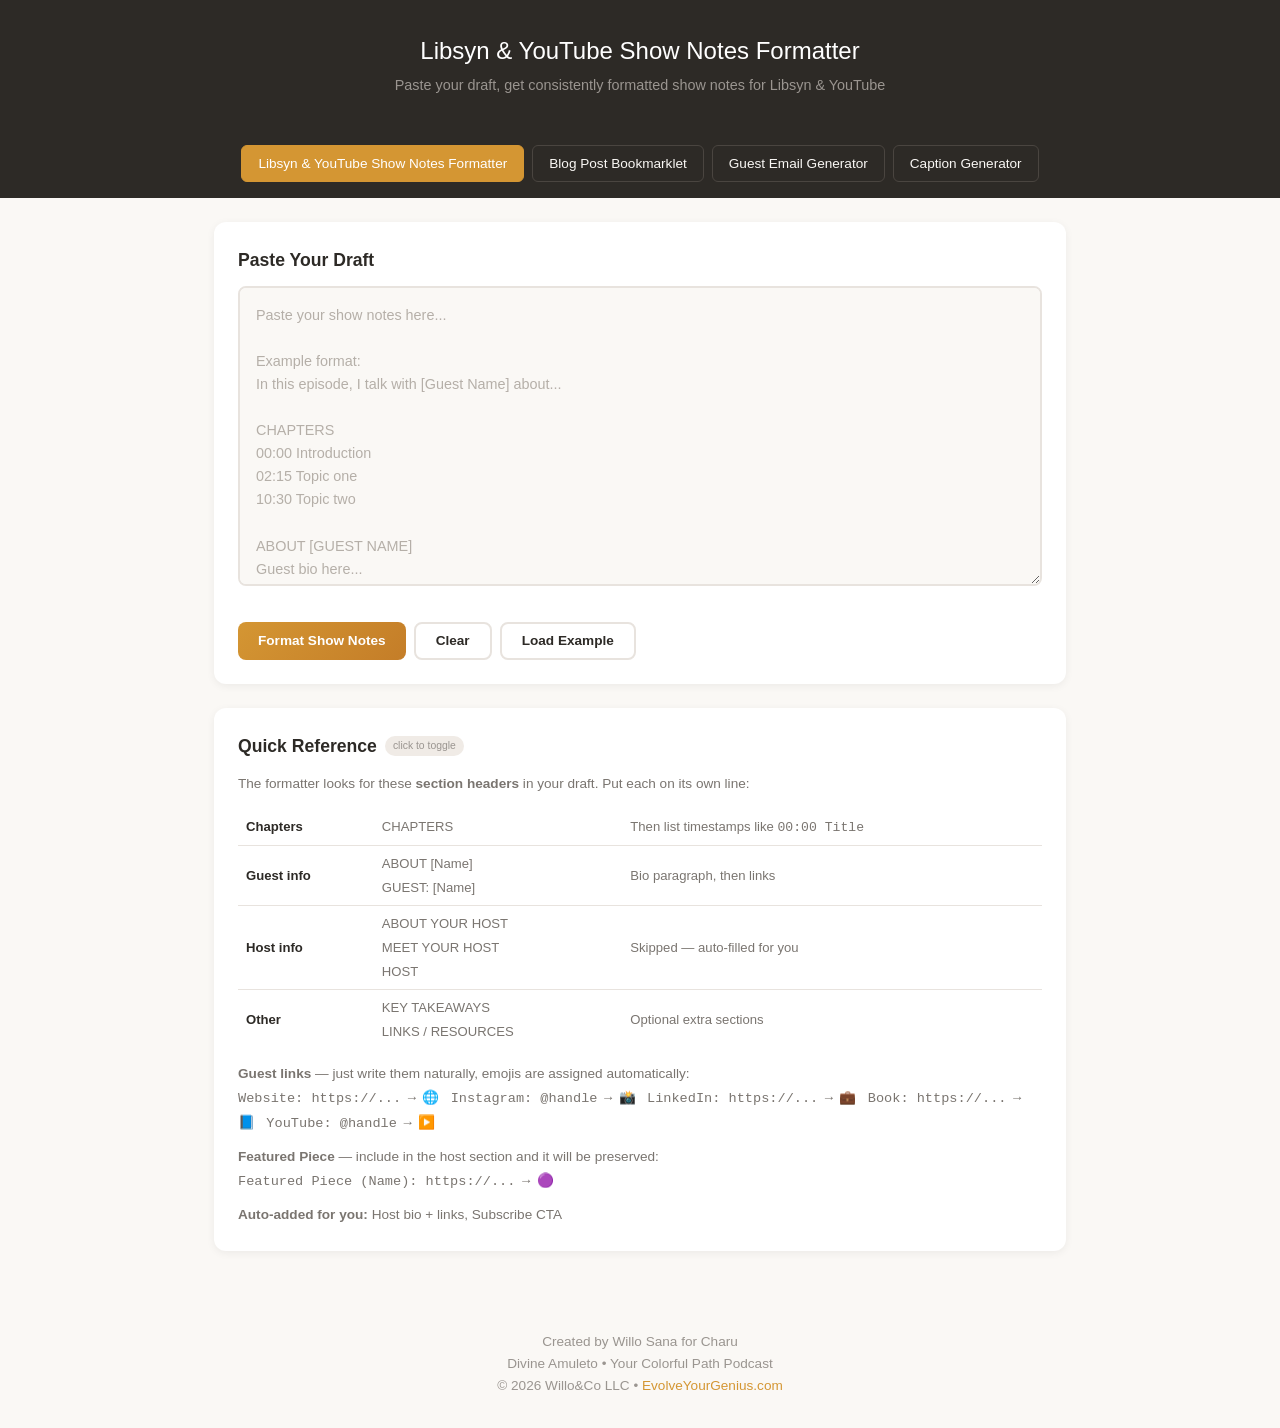
==== commit 7009c240: "Add Caption Generator page with Anthropic API integration New page lets Charu generate Instagram cap" ====
--- a/index.html
+++ b/index.html
@@ -225,12 +225,13 @@
 <body>
     <header class="header">
         <h1>Libsyn &amp; YouTube Show Notes Formatter</h1>
-        <p>Paste your draft, get consistently formatted show notes for Libsyn</p>
+        <p>Paste your draft, get consistently formatted show notes for Libsyn &amp; YouTube</p>
     </header>
     <nav class="nav">
+        <a href="index.html" class="active">Libsyn &amp; YouTube Show Notes Formatter</a>
         <a href="bookmarklet.html">Blog Post Bookmarklet</a>
-        <a href="index.html" class="active">Libsyn &amp; YouTube Show Notes Formatter</a>
         <a href="guest-email.html">Guest Email Generator</a>
+        <a href="caption-generator.html">Caption Generator</a>
     </nav>
 
     <div class="container">
@@ -327,7 +328,7 @@
     </div>
 
     <footer style="text-align:center;padding:2rem;color:#9a9590;font-size:0.85rem;">
-        <p>Created by Willo Sana for<br>Charu &bull; Divine Amuleto &bull; Your Colorful Path Podcast</p>
+        <p>Created by Willo Sana for Charu<br>Divine Amuleto &bull; Your Colorful Path Podcast</p>
         <p>&copy; 2026 Willo&amp;Co LLC &bull; <a href="https://EvolveYourGenius.com" target="_blank" rel="noopener" style="color:#d49633;text-decoration:none;">EvolveYourGenius.com</a></p>
     </footer>
 
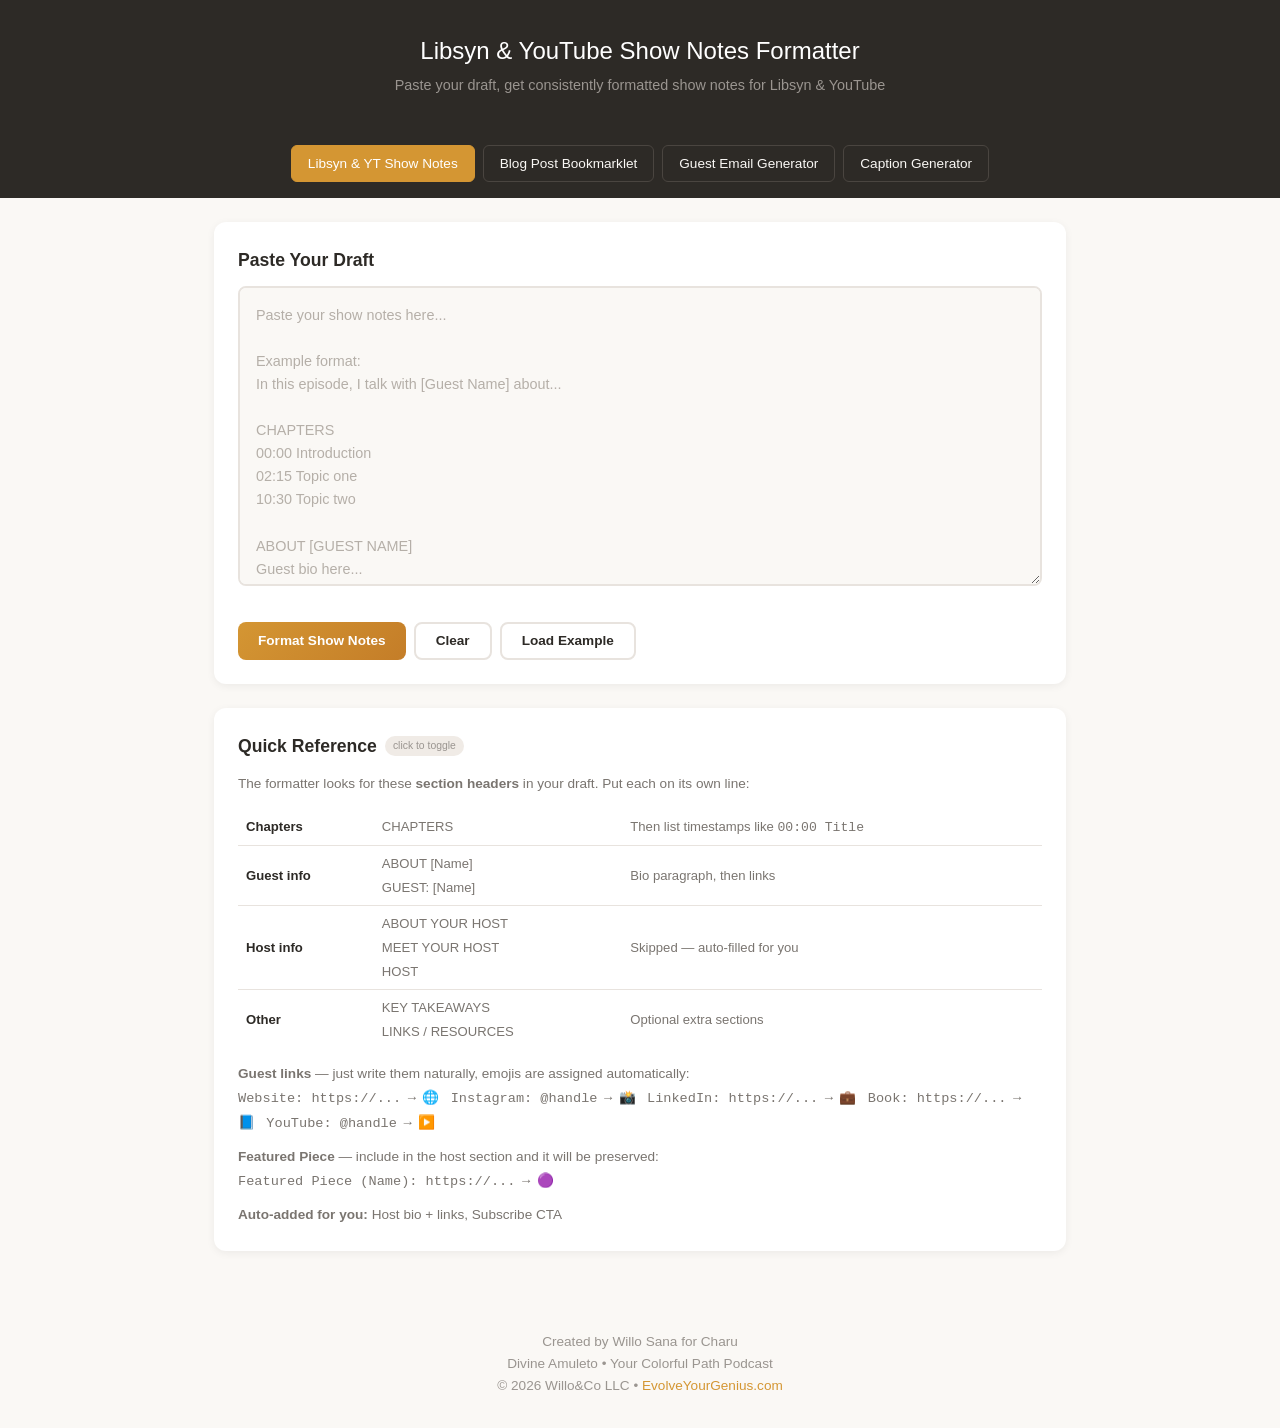
==== commit 53b72849: "Shorten first nav link to "Libsyn & YT Show Notes" Co-Authored-By: Claude Opus 4.6 (1M context) <nor" ====
--- a/index.html
+++ b/index.html
@@ -228,7 +228,7 @@
         <p>Paste your draft, get consistently formatted show notes for Libsyn &amp; YouTube</p>
     </header>
     <nav class="nav">
-        <a href="index.html" class="active">Libsyn &amp; YouTube Show Notes Formatter</a>
+        <a href="index.html" class="active">Libsyn &amp; YT Show Notes</a>
         <a href="bookmarklet.html">Blog Post Bookmarklet</a>
         <a href="guest-email.html">Guest Email Generator</a>
         <a href="caption-generator.html">Caption Generator</a>
